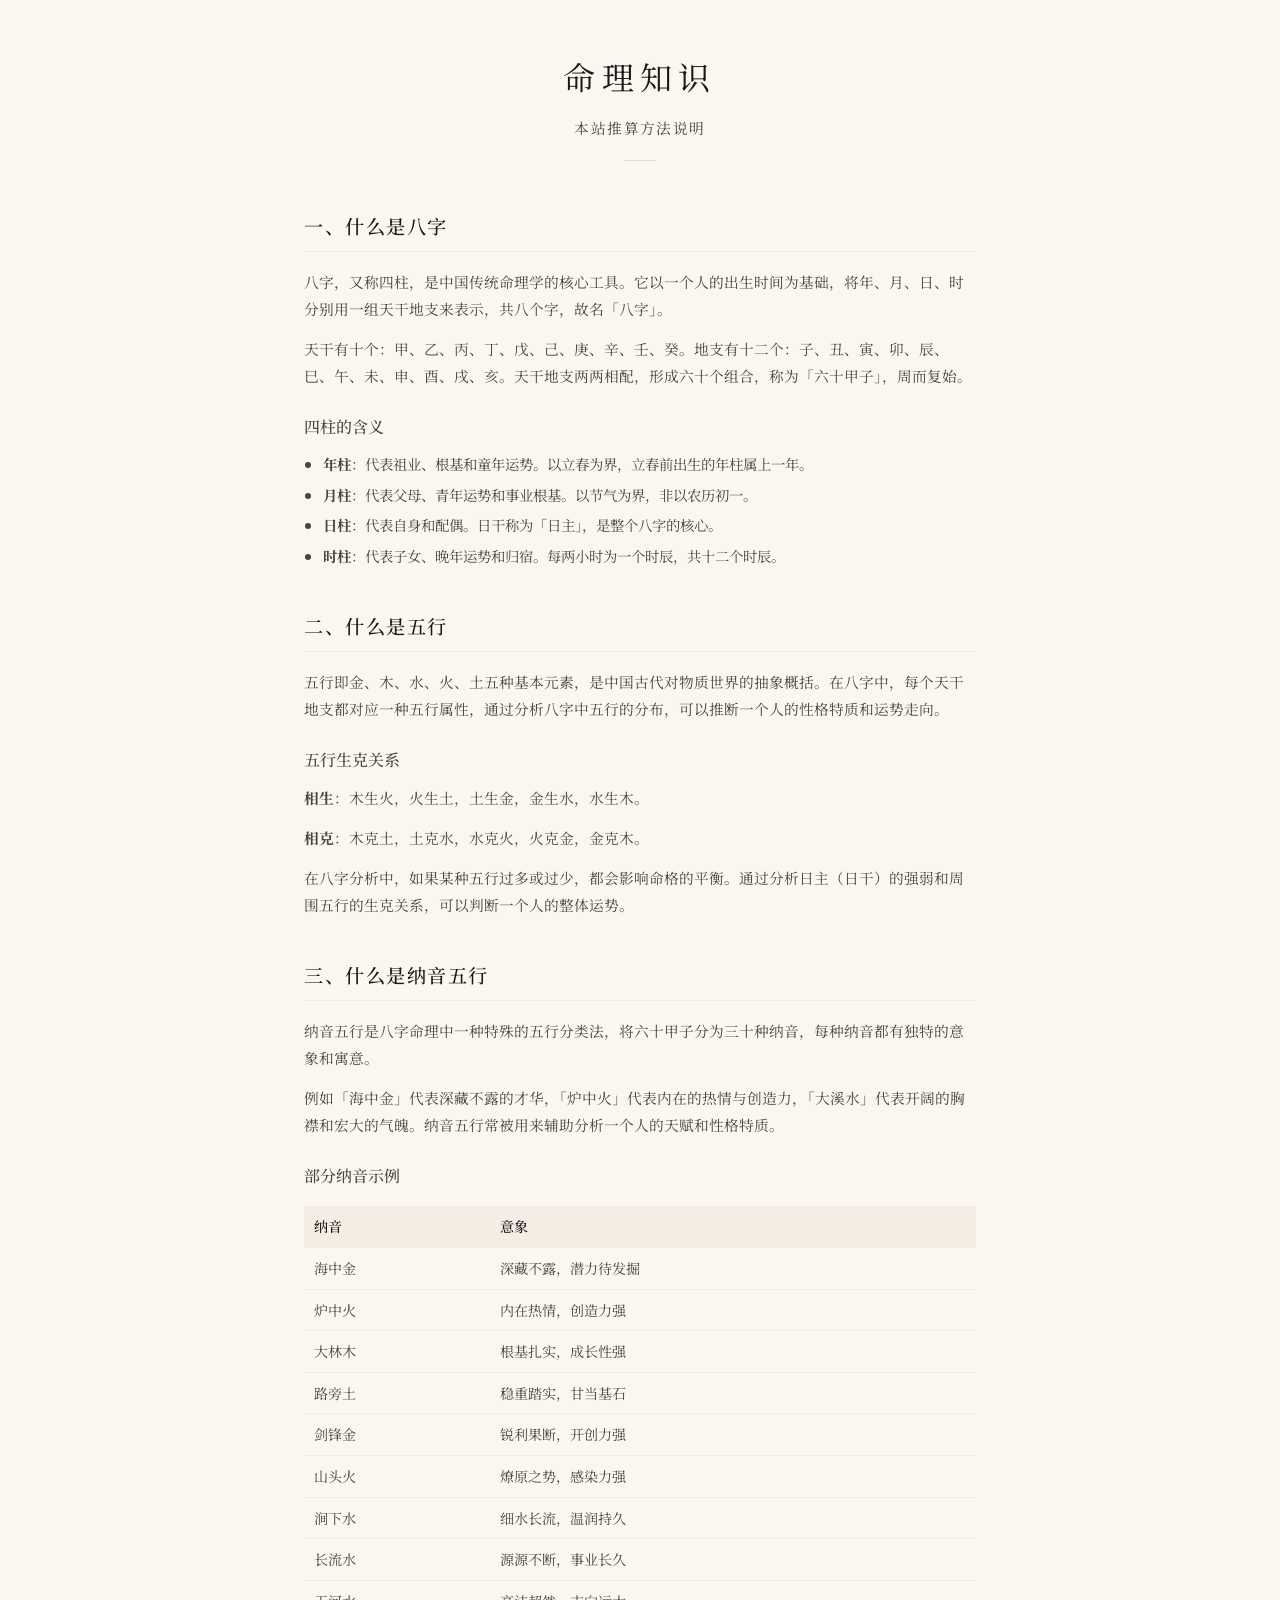
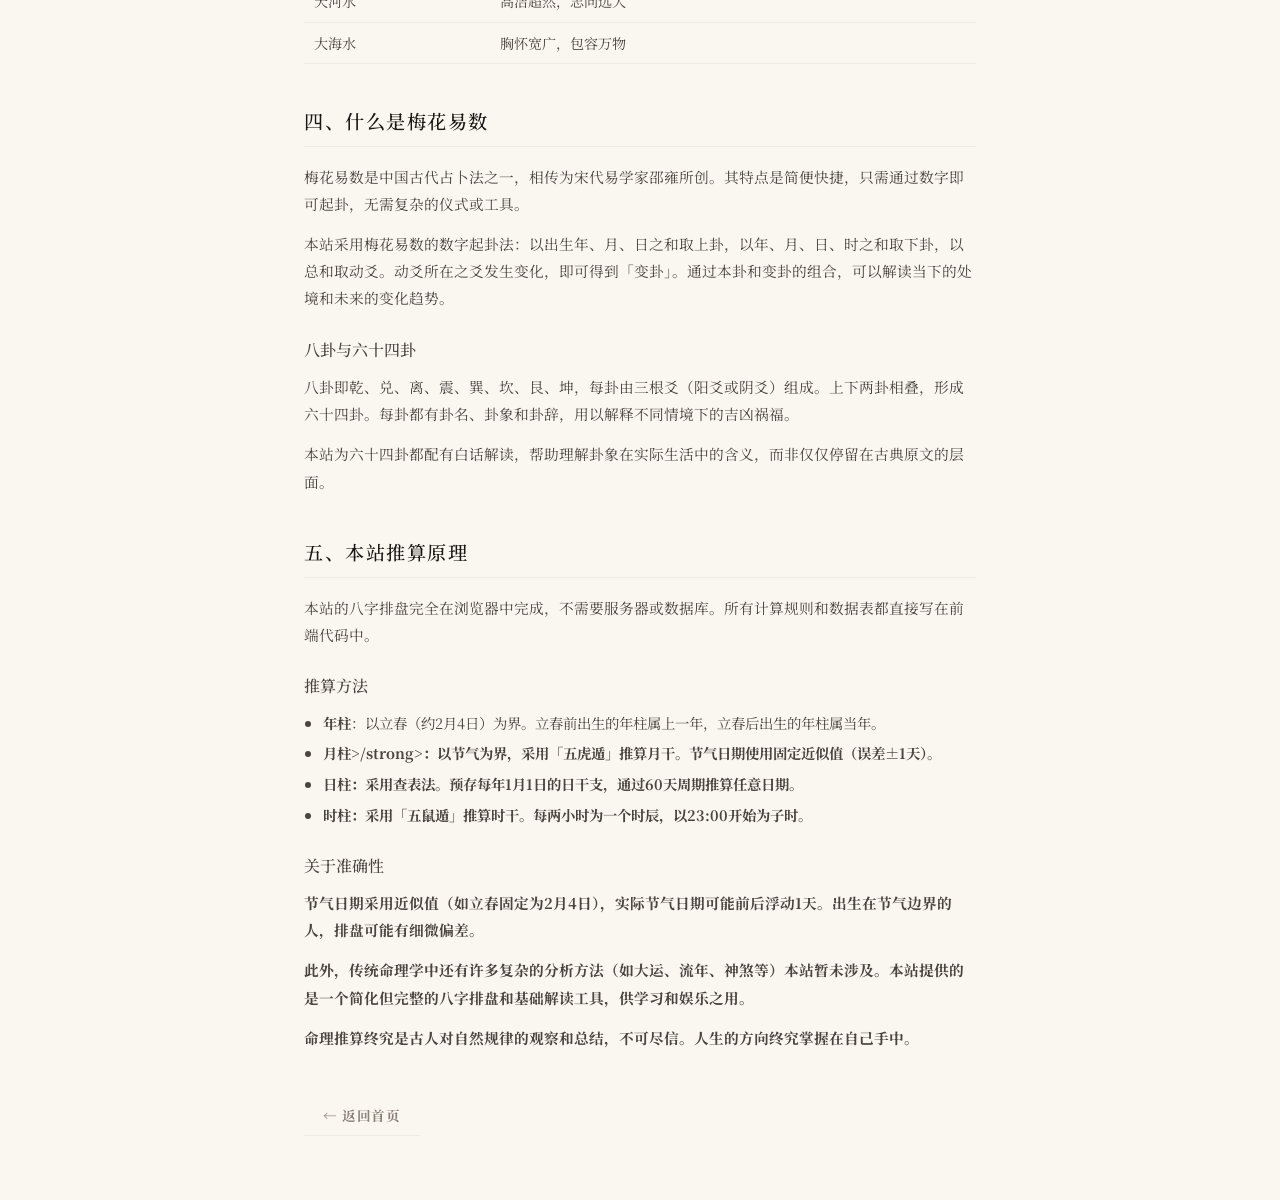
==== knowledge.html @ f38e1ec1 "增加命理解读、毛玻璃下拉框、命理知识页 - 下拉框改为毛玻璃效果（backdrop-filter: blur），箭头改为圆润 SVG - 六十甲子纳音新增 reading 字段，每条配有白话解读 - " ====
<!DOCTYPE html>
<html lang="zh-CN">
<head>
<meta charset="UTF-8">
<meta name="viewport" content="width=device-width, initial-scale=1.0">
<title>命理知识 · 周易命理</title>
<link rel="stylesheet" href="css/style.css">
<link rel="preconnect" href="https://fonts.googleapis.com">
<link rel="preconnect" href="https://fonts.gstatic.com" crossorigin>
<link href="https://fonts.googleapis.com/css2?family=Noto+Serif+SC:wght@400;500;700&display=swap" rel="stylesheet">
<style>
.knowledge-page { max-width: 720px; }
.knowledge-page h2 {
  font-size: 1.2rem;
  font-weight: 500;
  color: var(--ink);
  margin: 2.5rem 0 1rem;
  padding-bottom: 0.5rem;
  border-bottom: 1px solid var(--border-soft);
  letter-spacing: 0.08em;
}
.knowledge-page h3 {
  font-size: 1rem;
  font-weight: 500;
  color: var(--ink-soft);
  margin: 1.5rem 0 0.6rem;
}
.knowledge-page p {
  font-size: 0.92rem;
  color: var(--ink-soft);
  line-height: 1.85;
  margin-bottom: 0.8rem;
}
.knowledge-page ul {
  margin: 0.5rem 0 1rem 1.2rem;
  font-size: 0.9rem;
  color: var(--ink-soft);
  line-height: 1.8;
}
.knowledge-page li { margin-bottom: 0.3rem; }
.knowledge-table {
  width: 100%;
  border-collapse: collapse;
  margin: 1rem 0;
  font-size: 0.88rem;
}
.knowledge-table th,
.knowledge-table td {
  padding: 0.5rem 0.6rem;
  text-align: left;
  border-bottom: 1px solid var(--border-soft);
}
.knowledge-table th {
  font-weight: 500;
  color: var(--ink);
  background: var(--paper-warm);
}
.knowledge-table td { color: var(--ink-soft); }
.back-link {
  display: inline-block;
  margin-top: 2rem;
  padding: 0.5rem 1.2rem;
  font-size: 0.85rem;
  color: var(--ink-light);
  text-decoration: none;
  border-bottom: 1px solid var(--border-soft);
  letter-spacing: 0.06em;
  transition: color 0.2s, border-color 0.2s;
}
.back-link:hover {
  color: var(--vermilion);
  border-bottom-color: var(--vermilion);
}
</style>
</head>
<body>
<div class="container knowledge-page">
  <header>
    <h1>命理知识</h1>
    <p class="subtitle">本站推算方法说明</p>
  </header>

  <h2>一、什么是八字</h2>
  <p>八字，又称四柱，是中国传统命理学的核心工具。它以一个人的出生时间为基础，将年、月、日、时分别用一组天干地支来表示，共八个字，故名「八字」。</p>
  <p>天干有十个：甲、乙、丙、丁、戊、己、庚、辛、壬、癸。地支有十二个：子、丑、寅、卯、辰、巳、午、未、申、酉、戌、亥。天干地支两两相配，形成六十个组合，称为「六十甲子」，周而复始。</p>

  <h3>四柱的含义</h3>
  <ul>
    <li><strong>年柱</strong>：代表祖业、根基和童年运势。以立春为界，立春前出生的年柱属上一年。</li>
    <li><strong>月柱</strong>：代表父母、青年运势和事业根基。以节气为界，非以农历初一。</li>
    <li><strong>日柱</strong>：代表自身和配偶。日干称为「日主」，是整个八字的核心。</li>
    <li><strong>时柱</strong>：代表子女、晚年运势和归宿。每两小时为一个时辰，共十二个时辰。</li>
  </ul>

  <h2>二、什么是五行</h2>
  <p>五行即金、木、水、火、土五种基本元素，是中国古代对物质世界的抽象概括。在八字中，每个天干地支都对应一种五行属性，通过分析八字中五行的分布，可以推断一个人的性格特质和运势走向。</p>

  <h3>五行生克关系</h3>
  <p><strong>相生</strong>：木生火，火生土，土生金，金生水，水生木。</p>
  <p><strong>相克</strong>：木克土，土克水，水克火，火克金，金克木。</p>
  <p>在八字分析中，如果某种五行过多或过少，都会影响命格的平衡。通过分析日主（日干）的强弱和周围五行的生克关系，可以判断一个人的整体运势。</p>

  <h2>三、什么是纳音五行</h2>
  <p>纳音五行是八字命理中一种特殊的五行分类法，将六十甲子分为三十种纳音，每种纳音都有独特的意象和寓意。</p>
  <p>例如「海中金」代表深藏不露的才华，「炉中火」代表内在的热情与创造力，「大溪水」代表开阔的胸襟和宏大的气魄。纳音五行常被用来辅助分析一个人的天赋和性格特质。</p>

  <h3>部分纳音示例</h3>
  <table class="knowledge-table">
    <thead><tr><th>纳音</th><th>意象</th></tr></thead>
    <tbody>
      <tr><td>海中金</td><td>深藏不露，潜力待发掘</td></tr>
      <tr><td>炉中火</td><td>内在热情，创造力强</td></tr>
      <tr><td>大林木</td><td>根基扎实，成长性强</td></tr>
      <tr><td>路旁土</td><td>稳重踏实，甘当基石</td></tr>
      <tr><td>剑锋金</td><td>锐利果断，开创力强</td></tr>
      <tr><td>山头火</td><td>燎原之势，感染力强</td></tr>
      <tr><td>涧下水</td><td>细水长流，温润持久</td></tr>
      <tr><td>长流水</td><td>源源不断，事业长久</td></tr>
      <tr><td>天河水</td><td>高洁超然，志向远大</td></tr>
      <tr><td>大海水</td><td>胸怀宽广，包容万物</td></tr>
    </tbody>
  </table>

  <h2>四、什么是梅花易数</h2>
  <p>梅花易数是中国古代占卜法之一，相传为宋代易学家邵雍所创。其特点是简便快捷，只需通过数字即可起卦，无需复杂的仪式或工具。</p>
  <p>本站采用梅花易数的数字起卦法：以出生年、月、日之和取上卦，以年、月、日、时之和取下卦，以总和取动爻。动爻所在之爻发生变化，即可得到「变卦」。通过本卦和变卦的组合，可以解读当下的处境和未来的变化趋势。</p>

  <h3>八卦与六十四卦</h3>
  <p>八卦即乾、兑、离、震、巽、坎、艮、坤，每卦由三根爻（阳爻或阴爻）组成。上下两卦相叠，形成六十四卦。每卦都有卦名、卦象和卦辞，用以解释不同情境下的吉凶祸福。</p>
  <p>本站为六十四卦都配有白话解读，帮助理解卦象在实际生活中的含义，而非仅仅停留在古典原文的层面。</p>

  <h2>五、本站推算原理</h2>
  <p>本站的八字排盘完全在浏览器中完成，不需要服务器或数据库。所有计算规则和数据表都直接写在前端代码中。</p>

  <h3>推算方法</h3>
  <ul>
    <li><strong>年柱</strong>：以立春（约2月4日）为界。立春前出生的年柱属上一年，立春后出生的年柱属当年。</li>
    <li><strong>月柱>/strong>：以节气为界，采用「五虎遁」推算月干。节气日期使用固定近似值（误差±1天）。</li>
    <li><strong>日柱</strong>：采用查表法。预存每年1月1日的日干支，通过60天周期推算任意日期。</li>
    <li><strong>时柱</strong>：采用「五鼠遁」推算时干。每两小时为一个时辰，以23:00开始为子时。</li>
  </ul>

  <h3>关于准确性</h3>
  <p>节气日期采用近似值（如立春固定为2月4日），实际节气日期可能前后浮动1天。出生在节气边界的人，排盘可能有细微偏差。</p>
  <p>此外，传统命理学中还有许多复杂的分析方法（如大运、流年、神煞等）本站暂未涉及。本站提供的是一个简化但完整的八字排盘和基础解读工具，供学习和娱乐之用。</p>

  <p>命理推算终究是古人对自然规律的观察和总结，不可尽信。人生的方向终究掌握在自己手中。</p>

  <a href="index.html" class="back-link">← 返回首页</a>
</div>
</body>
</html>
---- css/style.css ----
:root {
  --paper: #faf6f0;
  --paper-warm: #f3ede4;
  --ink: #1a1714;
  --ink-soft: #4a4540;
  --ink-light: #8a8278;
  --vermilion: #c23a2b;
  --vermilion-soft: #d46352;
  --gold: #b8943e;
  --border: #e5ded4;
  --border-soft: #f0ebe5;
  --shadow: 0 1px 3px rgba(26, 23, 20, 0.05), 0 2px 12px rgba(26, 23, 20, 0.04);
  --shadow-lg: 0 2px 6px rgba(26, 23, 20, 0.06), 0 8px 24px rgba(26, 23, 20, 0.05);
}

* { margin: 0; padding: 0; box-sizing: border-box; }

body {
  font-family: "Noto Serif SC", "Source Han Serif SC", "Songti SC", "SimSun", "STSong", serif;
  background: var(--paper);
  color: var(--ink);
  line-height: 1.75;
  min-height: 100vh;
}

/* ===== Layout ===== */
.container {
  max-width: 620px;
  margin: 0 auto;
  padding: 3rem 1.5rem 4rem;
}

/* ===== Header ===== */
header {
  text-align: center;
  margin-bottom: 3rem;
  position: relative;
}

header h1 {
  font-size: 2rem;
  font-weight: 400;
  color: var(--ink);
  letter-spacing: 0.2em;
  margin-bottom: 0.6rem;
}

.subtitle {
  color: var(--ink-light);
  font-size: 0.9rem;
  letter-spacing: 0.1em;
}

header::after {
  content: '';
  display: block;
  width: 2rem;
  height: 1px;
  background: var(--border);
  margin: 1.2rem auto 0;
}

/* ===== Form ===== */
.form-section {
  background: #fff;
  border: 1px solid var(--border-soft);
  border-radius: 2px;
  padding: 2rem 2rem 1.8rem;
  margin-bottom: 2.5rem;
  box-shadow: var(--shadow);
}

.form-row {
  margin-bottom: 1.3rem;
}

.form-row label {
  display: block;
  font-size: 0.85rem;
  font-weight: 500;
  color: var(--ink-soft);
  margin-bottom: 0.45rem;
  letter-spacing: 0.04em;
}

.form-row select {
  width: 100%;
  padding: 0.7rem 0.8rem;
  font-size: 0.95rem;
  font-family: inherit;
  border: 1px solid rgba(200, 190, 175, 0.35);
  border-radius: 8px;
  background: rgba(255, 255, 255, 0.55);
  backdrop-filter: blur(12px);
  -webkit-backdrop-filter: blur(12px);
  color: var(--ink);
  cursor: pointer;
  appearance: none;
  -webkit-appearance: none;
  background-image: url("data:image/svg+xml;charset=utf-8,%3Csvg xmlns='http://www.w3.org/2000/svg' width='12' height='8' viewBox='0 0 12 8'%3E%3Cpath d='M1 1.5l5 5 5-5' fill='none' stroke='%23a0988a' stroke-width='1.5' stroke-linecap='round' stroke-linejoin='round'/%3E%3C/svg%3E");
  background-repeat: no-repeat;
  background-position: right 0.75rem center;
  padding-right: 2.2rem;
  transition: border-color 0.2s, box-shadow 0.2s, background 0.2s;
  box-shadow: inset 0 1px 3px rgba(0,0,0,0.02), 0 1px 2px rgba(0,0,0,0.02);
}

.form-row select:hover {
  background: rgba(255, 255, 255, 0.7);
  border-color: rgba(200, 190, 175, 0.5);
}

.form-row select:focus {
  outline: none;
  border-color: rgba(160, 152, 138, 0.6);
  background: rgba(255, 255, 255, 0.8);
  box-shadow: inset 0 1px 3px rgba(0,0,0,0.02), 0 0 0 3px rgba(194, 58, 43, 0.06);
}

.form-note {
  font-size: 0.75rem;
  color: var(--ink-light);
  margin-top: 0.35rem;
  letter-spacing: 0.03em;
}

#submitBtn {
  width: 100%;
  margin-top: 0.8rem;
  padding: 0.85rem;
  font-size: 1rem;
  font-family: inherit;
  font-weight: 500;
  color: #fff;
  background: var(--vermilion);
  border: none;
  border-radius: 2px;
  cursor: pointer;
  letter-spacing: 0.1em;
  transition: background 0.2s, opacity 0.2s;
}

#submitBtn:hover {
  background: #a83225;
}

#submitBtn:active {
  opacity: 0.9;
}

/* ===== Site Nav ===== */
.site-nav {
  text-align: center;
  margin-bottom: 1.5rem;
}

.site-nav a {
  display: inline-block;
  padding: 0.5rem 1.2rem;
  font-size: 0.85rem;
  color: var(--ink-light);
  text-decoration: none;
  border-bottom: 1px solid var(--border-soft);
  letter-spacing: 0.06em;
  transition: color 0.2s, border-color 0.2s;
}

.site-nav a:hover {
  color: var(--vermilion);
  border-bottom-color: var(--vermilion);
}

/* ===== Results ===== */
.results-section {
  animation: revealUp 0.6s cubic-bezier(0.16, 1, 0.3, 1);
}

@keyframes revealUp {
  from { opacity: 0; transform: translateY(16px); }
  to { opacity: 1; transform: translateY(0); }
}

.hidden { display: none !important; }

.result-block {
  background: #fff;
  border: 1px solid var(--border-soft);
  border-radius: 2px;
  padding: 1.8rem 2rem;
  margin-bottom: 1.2rem;
  box-shadow: var(--shadow);
  animation: revealCard 0.5s cubic-bezier(0.16, 1, 0.3, 1) both;
}

.result-block:nth-child(1) { animation-delay: 0.05s; }
.result-block:nth-child(2) { animation-delay: 0.1s; }
.result-block:nth-child(3) { animation-delay: 0.15s; }
.result-block:nth-child(4) { animation-delay: 0.2s; }
.result-block:nth-child(5) { animation-delay: 0.25s; }

@keyframes revealCard {
  from { opacity: 0; transform: translateY(12px); }
  to { opacity: 1; transform: translateY(0); }
}

.result-block h2 {
  font-size: 0.85rem;
  font-weight: 500;
  color: var(--ink-light);
  margin-bottom: 1.2rem;
  padding-bottom: 0.6rem;
  border-bottom: 1px solid var(--border-soft);
  letter-spacing: 0.08em;
}

/* ===== Four Pillars ===== */
.pillars {
  display: grid;
  grid-template-columns: repeat(4, 1fr);
  gap: 0.5rem;
}

.pillar-card {
  text-align: center;
  padding: 1.2rem 0.3rem;
}

.pillar-label {
  font-size: 0.75rem;
  color: var(--ink-light);
  margin-bottom: 0.7rem;
  letter-spacing: 0.06em;
}

.pillar-gan, .pillar-zhi {
  font-size: 2.6rem;
  font-weight: 400;
  line-height: 1.15;
  letter-spacing: 0.04em;
}

.pillar-hour-unknown {
  font-size: 1.6rem;
  color: #d5cfc7;
  font-weight: 400;
}

.wuxing-mu { color: #3d7a3d; }
.wuxing-huo { color: #c43d35; }
.wuxing-tu { color: #b8892e; }
.wuxing-jin { color: #9a7320; }
.wuxing-shui { color: #3d6ca8; }

/* ===== Wuxing Bars ===== */
.wuxing-chart {
  display: flex;
  flex-direction: column;
  gap: 0.55rem;
}

.wuxing-row {
  display: flex;
  align-items: center;
  gap: 0.6rem;
}

.wuxing-row .label {
  width: 1.8rem;
  font-size: 1.05rem;
  text-align: center;
}

.wuxing-row .bar-bg {
  flex: 1;
  height: 1.2rem;
  background: var(--paper-warm);
  border-radius: 2px;
  overflow: hidden;
}

.wuxing-row .bar-fill {
  height: 100%;
  border-radius: 2px;
  transition: width 0.6s cubic-bezier(0.16, 1, 0.3, 1);
}

.wuxing-row .count {
  width: 2.2rem;
  font-size: 0.85rem;
  color: var(--ink-light);
  text-align: right;
  font-variant-numeric: tabular-nums;
}

.bar-mu { background: #3d7a3d; }
.bar-huo { background: #c43d35; }
.bar-tu { background: #b8892e; }
.bar-jin { background: #9a7320; }
.bar-shui { background: #3d6ca8; }

.wuxing-summary {
  margin-top: 1rem;
  font-size: 0.9rem;
  color: var(--ink-soft);
  line-height: 1.7;
}

/* ===== Nayin ===== */
.nayin-list {
  display: grid;
  grid-template-columns: 1fr 1fr;
  gap: 0.5rem 1.5rem;
}

.nayin-item {
  display: flex;
  gap: 0.6rem;
  align-items: baseline;
}

.nayin-item .pillar-tag {
  font-size: 0.8rem;
  color: var(--ink-light);
  min-width: 2.5rem;
  letter-spacing: 0.04em;
}

.nayin-item .value {
  font-size: 0.95rem;
  color: var(--ink);
}

/* ===== Zodiac ===== */
.zodiac-display {
  font-size: 2rem;
  font-weight: 400;
  color: var(--ink);
  text-align: center;
  padding: 0.5rem;
  letter-spacing: 0.1em;
}

/* ===== Gua ===== */
.gua-header {
  text-align: center;
  margin-bottom: 1.5rem;
}

.gua-main-symbol {
  font-size: 3.5rem;
  line-height: 1;
  margin-bottom: 0.3rem;
  letter-spacing: 0.15em;
  color: var(--ink);
}

.gua-main-name {
  font-size: 1.5rem;
  font-weight: 400;
  color: var(--ink);
  letter-spacing: 0.1em;
}

.gua-reading {
  margin-top: 1rem;
  padding: 1.2rem 1rem;
  background: var(--paper-warm);
  border-radius: 2px;
  font-size: 0.92rem;
  color: var(--ink-soft);
  line-height: 1.85;
  border-left: 2px solid var(--vermilion);
}

.gua-derived {
  margin-top: 1.2rem;
  padding-top: 1rem;
  border-top: 1px solid var(--border-soft);
  display: flex;
  align-items: center;
  justify-content: center;
  gap: 0.8rem;
  flex-wrap: wrap;
}

.gua-derived-symbol {
  font-size: 1.5rem;
  color: var(--ink-light);
  letter-spacing: 0.1em;
}

.gua-derived-name {
  font-size: 1rem;
  color: var(--ink-soft);
  letter-spacing: 0.06em;
}

.gua-derived-reading {
  font-size: 0.85rem;
  color: var(--ink-light);
  line-height: 1.6;
  margin-top: 0.4rem;
  text-align: center;
}

.gua-meta {
  margin-top: 1rem;
  text-align: center;
  font-size: 0.82rem;
  color: var(--ink-light);
  letter-spacing: 0.06em;
}

.gua-meta span {
  color: var(--vermilion);
}

/* ===== Reading ===== */
.reading-content {
  line-height: 1.85;
  color: var(--ink-soft);
}

.reading-content p {
  margin-bottom: 0.8rem;
}

.reading-content p:last-child {
  margin-bottom: 0;
}

.reading-lead {
  font-size: 1rem;
  color: var(--ink);
  margin-bottom: 1rem;
}

.reading-lead strong {
  font-weight: 500;
  font-size: 1.1rem;
}

.reading-nayin {
  margin-top: 1.2rem;
  padding: 1rem 0.8rem;
  background: var(--paper-warm);
  border-radius: 2px;
  border-left: 2px solid var(--gold);
}

.reading-nayin-item {
  margin-bottom: 0.7rem;
  font-size: 0.88rem;
  line-height: 1.7;
}

.reading-nayin-item:last-child {
  margin-bottom: 0;
}

.reading-nayin-name {
  display: block;
  font-weight: 500;
  color: var(--ink);
  margin-bottom: 0.15rem;
}

.reading-nayin-text {
  color: var(--ink-light);
}

/* ===== Footer note ===== */
.footer-note {
  text-align: center;
  font-size: 0.78rem;
  color: var(--ink-light);
  margin-top: 2rem;
  opacity: 0.7;
}

/* ===== Responsive ===== */
@media (max-width: 600px) {
  .container { padding: 2rem 1rem 3rem; }
  .form-section { padding: 1.5rem 1.2rem 1.3rem; }
  .result-block { padding: 1.3rem 1.2rem; }
  .pillars { grid-template-columns: repeat(2, 1fr); }
  .pillar-gan, .pillar-zhi { font-size: 2.2rem; }
  .nayin-list { grid-template-columns: 1fr; }
  .gua-main-symbol { font-size: 2.8rem; }
  header h1 { font-size: 1.6rem; }
}
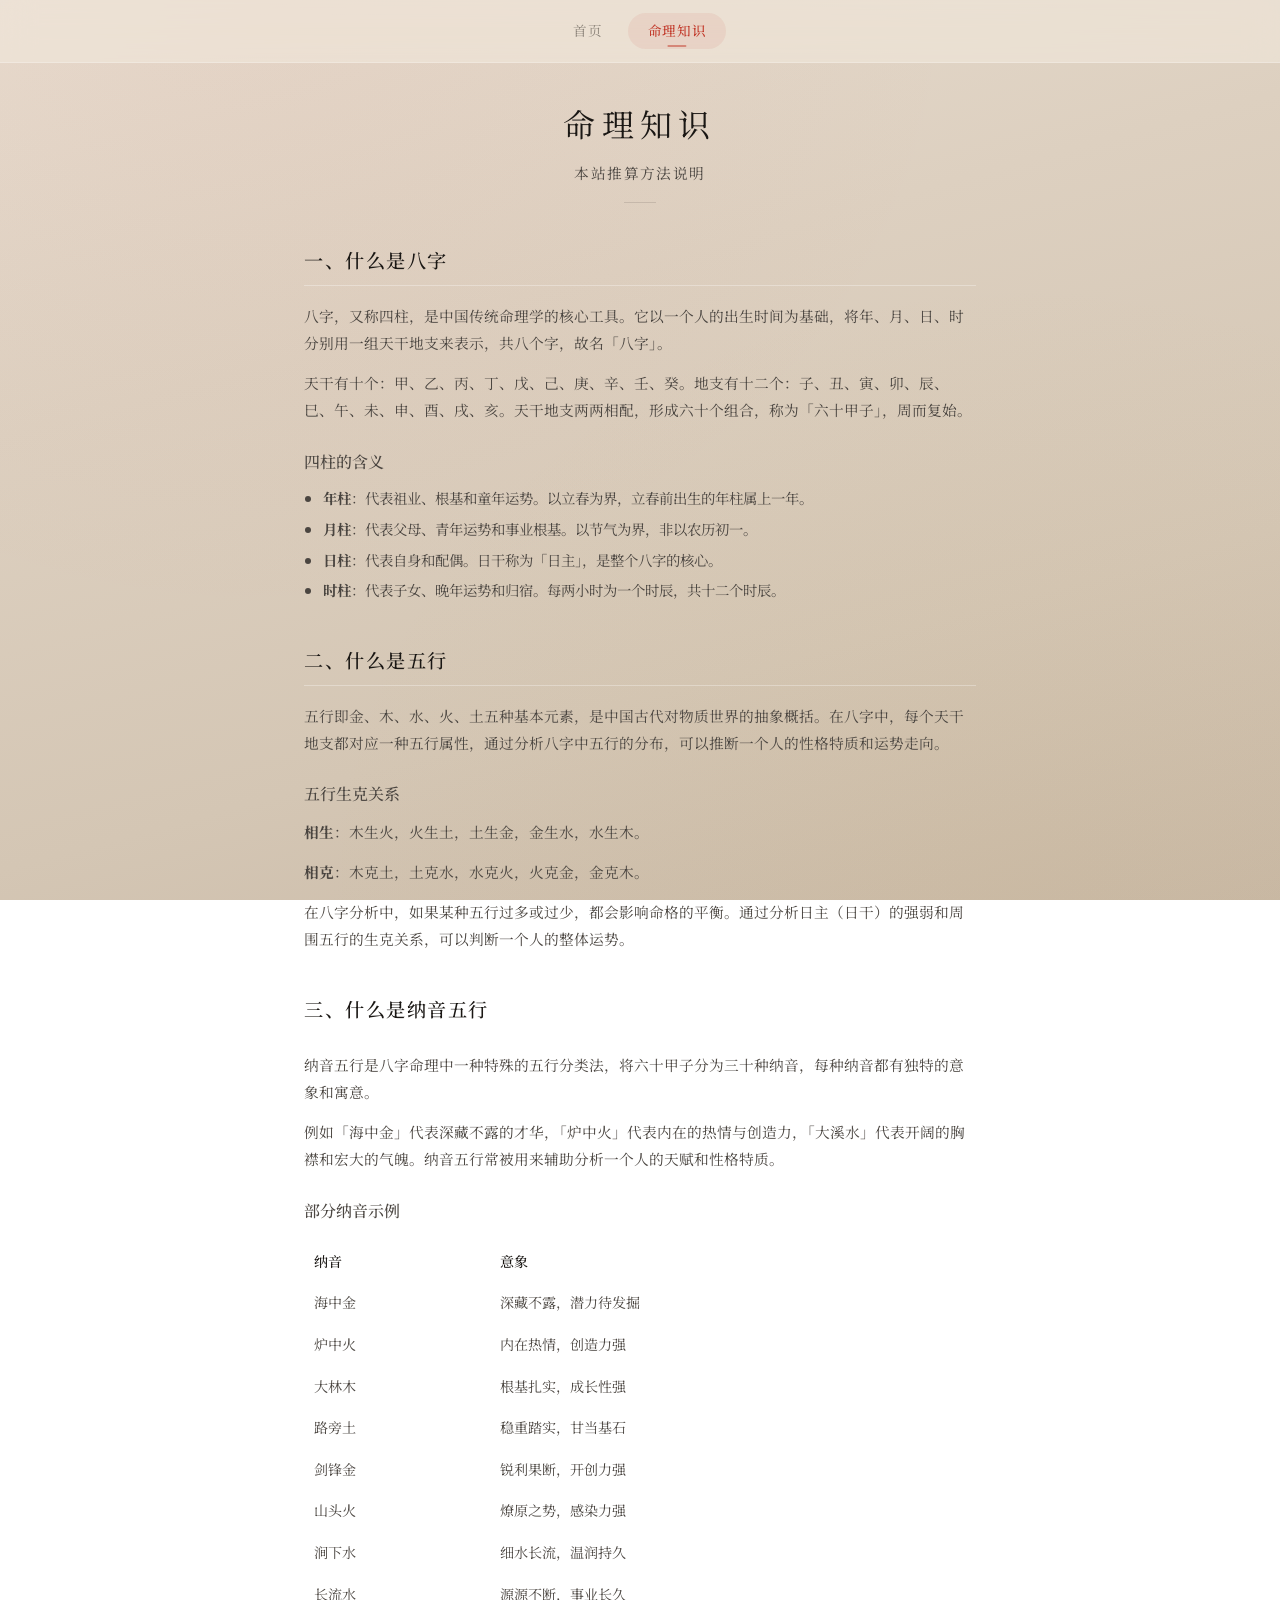
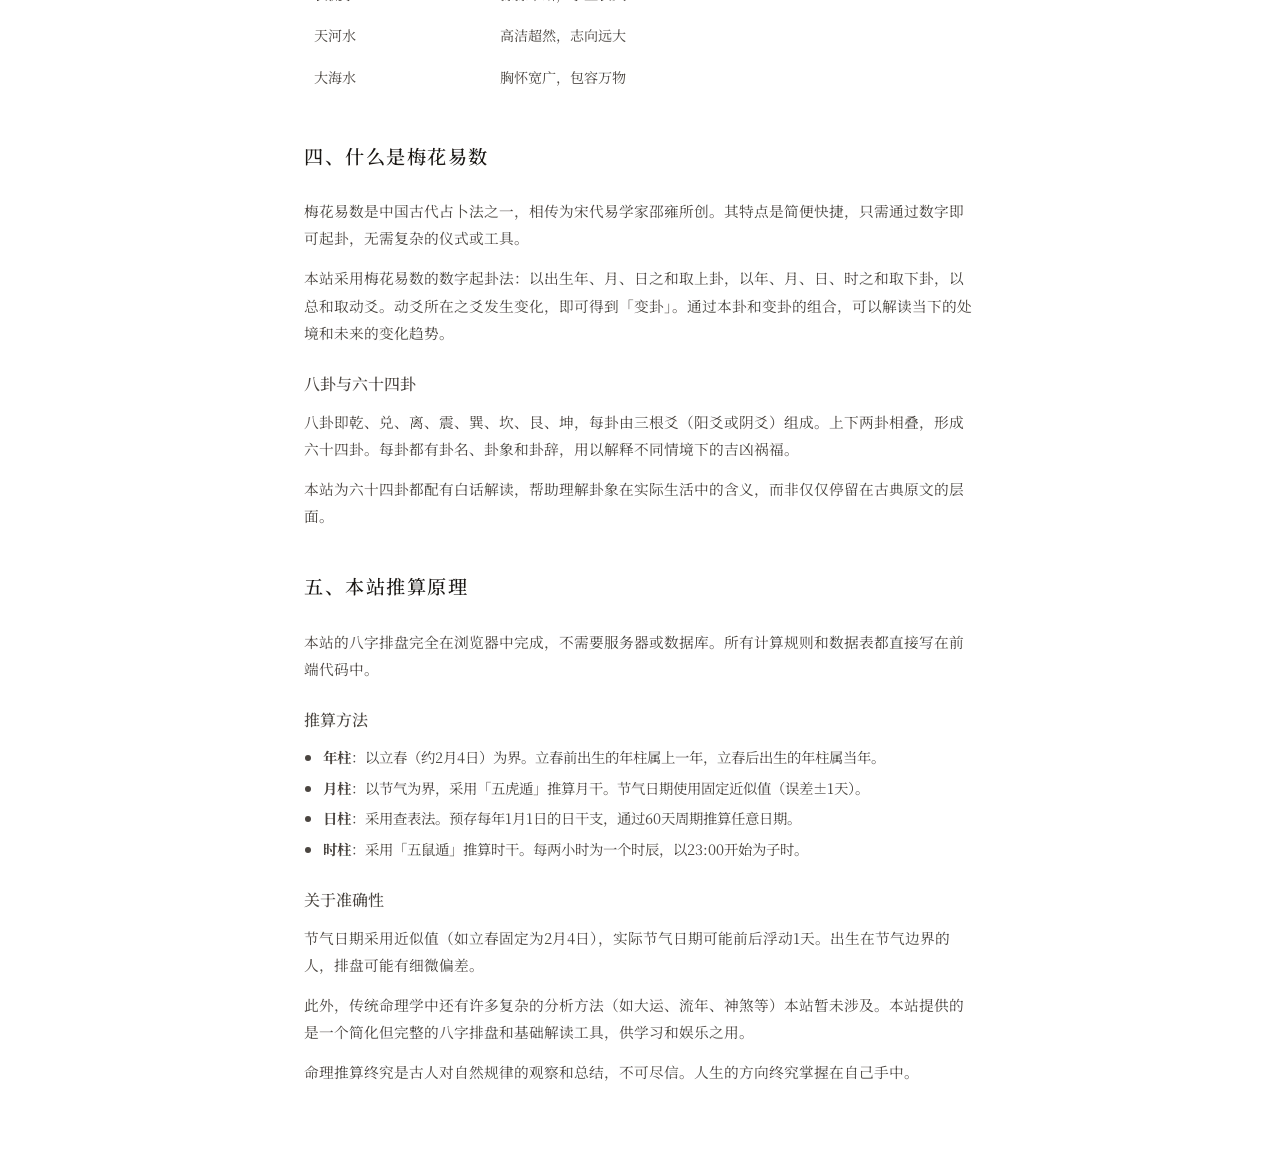
==== commit 87735b52: "重写导航栏和毛玻璃交互 - 顶部横排导航栏：首页 / 命理知识，当前页高亮（下划线标记） - 毛玻璃效果：body 改为分层渐变背景，表单卡片和 select 均使用   backdrop-filte" ====
--- a/knowledge.html
+++ b/knowledge.html
@@ -16,7 +16,7 @@
   color: var(--ink);
   margin: 2.5rem 0 1rem;
   padding-bottom: 0.5rem;
-  border-bottom: 1px solid var(--border-soft);
+  border-bottom: 1px solid rgba(255,255,255,0.3);
   letter-spacing: 0.08em;
 }
 .knowledge-page h3 {
@@ -48,32 +48,23 @@
 .knowledge-table td {
   padding: 0.5rem 0.6rem;
   text-align: left;
-  border-bottom: 1px solid var(--border-soft);
+  border-bottom: 1px solid rgba(255,255,255,0.25);
 }
 .knowledge-table th {
   font-weight: 500;
   color: var(--ink);
-  background: var(--paper-warm);
+  background: rgba(255,255,255,0.3);
 }
 .knowledge-table td { color: var(--ink-soft); }
-.back-link {
-  display: inline-block;
-  margin-top: 2rem;
-  padding: 0.5rem 1.2rem;
-  font-size: 0.85rem;
-  color: var(--ink-light);
-  text-decoration: none;
-  border-bottom: 1px solid var(--border-soft);
-  letter-spacing: 0.06em;
-  transition: color 0.2s, border-color 0.2s;
-}
-.back-link:hover {
-  color: var(--vermilion);
-  border-bottom-color: var(--vermilion);
-}
 </style>
 </head>
 <body>
+
+<nav class="top-nav">
+  <a href="index.html">首页</a>
+  <a href="knowledge.html" class="active">命理知识</a>
+</nav>
+
 <div class="container knowledge-page">
   <header>
     <h1>命理知识</h1>
@@ -135,7 +126,7 @@
   <h3>推算方法</h3>
   <ul>
     <li><strong>年柱</strong>：以立春（约2月4日）为界。立春前出生的年柱属上一年，立春后出生的年柱属当年。</li>
-    <li><strong>月柱>/strong>：以节气为界，采用「五虎遁」推算月干。节气日期使用固定近似值（误差±1天）。</li>
+    <li><strong>月柱</strong>：以节气为界，采用「五虎遁」推算月干。节气日期使用固定近似值（误差±1天）。</li>
     <li><strong>日柱</strong>：采用查表法。预存每年1月1日的日干支，通过60天周期推算任意日期。</li>
     <li><strong>时柱</strong>：采用「五鼠遁」推算时干。每两小时为一个时辰，以23:00开始为子时。</li>
   </ul>
@@ -145,8 +136,7 @@
   <p>此外，传统命理学中还有许多复杂的分析方法（如大运、流年、神煞等）本站暂未涉及。本站提供的是一个简化但完整的八字排盘和基础解读工具，供学习和娱乐之用。</p>
 
   <p>命理推算终究是古人对自然规律的观察和总结，不可尽信。人生的方向终究掌握在自己手中。</p>
+</div>
 
-  <a href="index.html" class="back-link">← 返回首页</a>
-</div>
 </body>
-</html>+</html>
--- a/css/style.css
+++ b/css/style.css
@@ -1,40 +1,104 @@
 :root {
-  --paper: #faf6f0;
-  --paper-warm: #f3ede4;
+  --paper: #f0e8dc;
+  --paper-deep: #e5dac8;
   --ink: #1a1714;
   --ink-soft: #4a4540;
   --ink-light: #8a8278;
   --vermilion: #c23a2b;
-  --vermilion-soft: #d46352;
   --gold: #b8943e;
   --border: #e5ded4;
-  --border-soft: #f0ebe5;
-  --shadow: 0 1px 3px rgba(26, 23, 20, 0.05), 0 2px 12px rgba(26, 23, 20, 0.04);
-  --shadow-lg: 0 2px 6px rgba(26, 23, 20, 0.06), 0 8px 24px rgba(26, 23, 20, 0.05);
+  --border-soft: rgba(255,255,255,0.35);
+  --glass-bg: rgba(255,255,255,0.35);
+  --glass-bg-hover: rgba(255,255,255,0.5);
+  --glass-bg-focus: rgba(255,255,255,0.65);
+  --glass-border: rgba(255,255,255,0.45);
+  --glass-border-focus: rgba(255,255,255,0.7);
+  --shadow-sm: 0 2px 8px rgba(26,23,20,0.06);
+  --shadow: 0 8px 32px rgba(26,23,20,0.1);
 }
 
 * { margin: 0; padding: 0; box-sizing: border-box; }
+
+html {
+  scroll-behavior: smooth;
+}
 
 body {
   font-family: "Noto Serif SC", "Source Han Serif SC", "Songti SC", "SimSun", "STSong", serif;
-  background: var(--paper);
   color: var(--ink);
   line-height: 1.75;
   min-height: 100vh;
+  /* 分层暖色渐变背景 —— 毛玻璃效果的必要条件 */
+  background:
+    radial-gradient(ellipse at 20% 0%, rgba(194,58,43,0.04) 0%, transparent 50%),
+    radial-gradient(ellipse at 80% 100%, rgba(184,148,62,0.05) 0%, transparent 50%),
+    linear-gradient(165deg, #e8ddd0 0%, #ddd0c0 35%, #d4c6b4 70%, #c9b9a6 100%);
+  background-attachment: fixed;
+}
+
+/* ===== Top Nav ===== */
+.top-nav {
+  position: sticky;
+  top: 0;
+  z-index: 100;
+  display: flex;
+  justify-content: center;
+  gap: 0.4rem;
+  padding: 0.8rem 1rem;
+  margin-bottom: 0.5rem;
+  backdrop-filter: blur(16px) saturate(1.1);
+  -webkit-backdrop-filter: blur(16px) saturate(1.1);
+  background: rgba(240,232,220,0.6);
+  border-bottom: 1px solid rgba(255,255,255,0.25);
+}
+
+.top-nav a {
+  padding: 0.4rem 1.2rem;
+  font-size: 0.85rem;
+  color: var(--ink-light);
+  text-decoration: none;
+  border-radius: 20px;
+  letter-spacing: 0.06em;
+  transition: all 0.25s cubic-bezier(0.16, 1, 0.3, 1);
+  position: relative;
+}
+
+.top-nav a:hover {
+  color: var(--vermilion);
+  background: rgba(194,58,43,0.06);
+}
+
+.top-nav a.active {
+  color: var(--vermilion);
+  background: rgba(194,58,43,0.08);
+  font-weight: 500;
+}
+
+.top-nav a.active::after {
+  content: '';
+  position: absolute;
+  bottom: 2px;
+  left: 50%;
+  transform: translateX(-50%);
+  width: 1.2rem;
+  height: 2px;
+  background: var(--vermilion);
+  border-radius: 1px;
+  opacity: 0.5;
 }
 
 /* ===== Layout ===== */
 .container {
   max-width: 620px;
   margin: 0 auto;
-  padding: 3rem 1.5rem 4rem;
+  padding: 1rem 1.5rem 4rem;
 }
 
 /* ===== Header ===== */
 header {
   text-align: center;
-  margin-bottom: 3rem;
-  position: relative;
+  margin-bottom: 2.5rem;
+  padding-top: 0.5rem;
 }
 
 header h1 {
@@ -42,7 +106,7 @@
   font-weight: 400;
   color: var(--ink);
   letter-spacing: 0.2em;
-  margin-bottom: 0.6rem;
+  margin-bottom: 0.5rem;
 }
 
 .subtitle {
@@ -56,18 +120,27 @@
   display: block;
   width: 2rem;
   height: 1px;
-  background: var(--border);
-  margin: 1.2rem auto 0;
-}
-
-/* ===== Form ===== */
+  background: rgba(138,130,120,0.3);
+  margin: 1rem auto 0;
+}
+
+/* ===== Form Card (Glass) ===== */
 .form-section {
-  background: #fff;
-  border: 1px solid var(--border-soft);
-  border-radius: 2px;
   padding: 2rem 2rem 1.8rem;
   margin-bottom: 2.5rem;
+  /* 真正的毛玻璃 */
+  background: var(--glass-bg);
+  backdrop-filter: blur(20px) saturate(1.15);
+  -webkit-backdrop-filter: blur(20px) saturate(1.15);
+  border: 1px solid var(--glass-border);
+  border-radius: 16px;
   box-shadow: var(--shadow);
+  animation: cardFloat 0.8s cubic-bezier(0.16, 1, 0.3, 1) both;
+}
+
+@keyframes cardFloat {
+  from { opacity: 0; transform: translateY(20px) scale(0.98); }
+  to { opacity: 1; transform: translateY(0) scale(1); }
 }
 
 .form-row {
@@ -76,45 +149,55 @@
 
 .form-row label {
   display: block;
-  font-size: 0.85rem;
+  font-size: 0.82rem;
   font-weight: 500;
   color: var(--ink-soft);
-  margin-bottom: 0.45rem;
+  margin-bottom: 0.4rem;
   letter-spacing: 0.04em;
 }
 
+/* Select —— 毛玻璃下拉 */
 .form-row select {
   width: 100%;
-  padding: 0.7rem 0.8rem;
+  padding: 0.75rem 2.4rem 0.75rem 1rem;
   font-size: 0.95rem;
   font-family: inherit;
-  border: 1px solid rgba(200, 190, 175, 0.35);
-  border-radius: 8px;
-  background: rgba(255, 255, 255, 0.55);
-  backdrop-filter: blur(12px);
-  -webkit-backdrop-filter: blur(12px);
   color: var(--ink);
   cursor: pointer;
   appearance: none;
   -webkit-appearance: none;
-  background-image: url("data:image/svg+xml;charset=utf-8,%3Csvg xmlns='http://www.w3.org/2000/svg' width='12' height='8' viewBox='0 0 12 8'%3E%3Cpath d='M1 1.5l5 5 5-5' fill='none' stroke='%23a0988a' stroke-width='1.5' stroke-linecap='round' stroke-linejoin='round'/%3E%3C/svg%3E");
+  /* 毛玻璃核心 */
+  background: var(--glass-bg);
+  background-image: url("data:image/svg+xml;charset=utf-8,%3Csvg xmlns='http://www.w3.org/2000/svg' width='12' height='8' viewBox='0 0 12 8'%3E%3Cpath d='M1 1.5l5 5 5-5' fill='none' stroke='%238a8278' stroke-width='1.5' stroke-linecap='round' stroke-linejoin='round'/%3E%3C/svg%3E");
   background-repeat: no-repeat;
-  background-position: right 0.75rem center;
-  padding-right: 2.2rem;
-  transition: border-color 0.2s, box-shadow 0.2s, background 0.2s;
-  box-shadow: inset 0 1px 3px rgba(0,0,0,0.02), 0 1px 2px rgba(0,0,0,0.02);
+  background-position: right 0.9rem center;
+  backdrop-filter: blur(12px) saturate(1.1);
+  -webkit-backdrop-filter: blur(12px) saturate(1.1);
+  border: 1px solid var(--glass-border);
+  border-radius: 12px;
+  transition: all 0.3s cubic-bezier(0.16, 1, 0.3, 1);
+  box-shadow: inset 0 1px 2px rgba(255,255,255,0.3), 0 1px 2px rgba(0,0,0,0.02);
 }
 
 .form-row select:hover {
-  background: rgba(255, 255, 255, 0.7);
-  border-color: rgba(200, 190, 175, 0.5);
+  background-color: var(--glass-bg-hover);
+  border-color: var(--glass-border-focus);
+  transform: translateY(-1px);
+  box-shadow: inset 0 1px 2px rgba(255,255,255,0.4), 0 4px 12px rgba(0,0,0,0.05);
 }
 
 .form-row select:focus {
   outline: none;
-  border-color: rgba(160, 152, 138, 0.6);
-  background: rgba(255, 255, 255, 0.8);
-  box-shadow: inset 0 1px 3px rgba(0,0,0,0.02), 0 0 0 3px rgba(194, 58, 43, 0.06);
+  background-color: var(--glass-bg-focus);
+  border-color: rgba(194,58,43,0.25);
+  box-shadow: inset 0 1px 2px rgba(255,255,255,0.5), 0 0 0 4px rgba(194,58,43,0.06), 0 4px 16px rgba(0,0,0,0.06);
+}
+
+/* select 选项样式 */
+.form-row select option {
+  background: #f5f0e8;
+  color: var(--ink);
+  padding: 0.5rem;
 }
 
 .form-note {
@@ -127,47 +210,44 @@
 #submitBtn {
   width: 100%;
   margin-top: 0.8rem;
-  padding: 0.85rem;
+  padding: 0.9rem;
   font-size: 1rem;
   font-family: inherit;
   font-weight: 500;
   color: #fff;
   background: var(--vermilion);
   border: none;
-  border-radius: 2px;
+  border-radius: 12px;
   cursor: pointer;
   letter-spacing: 0.1em;
-  transition: background 0.2s, opacity 0.2s;
+  transition: all 0.3s cubic-bezier(0.16, 1, 0.3, 1);
+  box-shadow: 0 2px 8px rgba(194,58,43,0.2);
+  position: relative;
+  overflow: hidden;
+}
+
+#submitBtn::before {
+  content: '';
+  position: absolute;
+  top: 0; left: -100%;
+  width: 100%; height: 100%;
+  background: linear-gradient(90deg, transparent, rgba(255,255,255,0.15), transparent);
+  transition: left 0.5s;
 }
 
 #submitBtn:hover {
   background: #a83225;
+  transform: translateY(-2px);
+  box-shadow: 0 6px 20px rgba(194,58,43,0.25);
+}
+
+#submitBtn:hover::before {
+  left: 100%;
 }
 
 #submitBtn:active {
-  opacity: 0.9;
-}
-
-/* ===== Site Nav ===== */
-.site-nav {
-  text-align: center;
-  margin-bottom: 1.5rem;
-}
-
-.site-nav a {
-  display: inline-block;
-  padding: 0.5rem 1.2rem;
-  font-size: 0.85rem;
-  color: var(--ink-light);
-  text-decoration: none;
-  border-bottom: 1px solid var(--border-soft);
-  letter-spacing: 0.06em;
-  transition: color 0.2s, border-color 0.2s;
-}
-
-.site-nav a:hover {
-  color: var(--vermilion);
-  border-bottom-color: var(--vermilion);
+  transform: translateY(0);
+  box-shadow: 0 2px 8px rgba(194,58,43,0.2);
 }
 
 /* ===== Results ===== */
@@ -183,12 +263,14 @@
 .hidden { display: none !important; }
 
 .result-block {
-  background: #fff;
-  border: 1px solid var(--border-soft);
-  border-radius: 2px;
+  background: rgba(255,255,255,0.55);
+  backdrop-filter: blur(16px) saturate(1.1);
+  -webkit-backdrop-filter: blur(16px) saturate(1.1);
+  border: 1px solid rgba(255,255,255,0.4);
+  border-radius: 14px;
   padding: 1.8rem 2rem;
   margin-bottom: 1.2rem;
-  box-shadow: var(--shadow);
+  box-shadow: var(--shadow-sm);
   animation: revealCard 0.5s cubic-bezier(0.16, 1, 0.3, 1) both;
 }
 
@@ -197,10 +279,12 @@
 .result-block:nth-child(3) { animation-delay: 0.15s; }
 .result-block:nth-child(4) { animation-delay: 0.2s; }
 .result-block:nth-child(5) { animation-delay: 0.25s; }
+.result-block:nth-child(6) { animation-delay: 0.3s; }
+.result-block:nth-child(7) { animation-delay: 0.35s; }
 
 @keyframes revealCard {
-  from { opacity: 0; transform: translateY(12px); }
-  to { opacity: 1; transform: translateY(0); }
+  from { opacity: 0; transform: translateY(12px) scale(0.98); }
+  to { opacity: 1; transform: translateY(0) scale(1); }
 }
 
 .result-block h2 {
@@ -209,7 +293,7 @@
   color: var(--ink-light);
   margin-bottom: 1.2rem;
   padding-bottom: 0.6rem;
-  border-bottom: 1px solid var(--border-soft);
+  border-bottom: 1px solid rgba(255,255,255,0.3);
   letter-spacing: 0.08em;
 }
 
@@ -241,7 +325,7 @@
 
 .pillar-hour-unknown {
   font-size: 1.6rem;
-  color: #d5cfc7;
+  color: #c5bfb5;
   font-weight: 400;
 }
 
@@ -273,7 +357,7 @@
 .wuxing-row .bar-bg {
   flex: 1;
   height: 1.2rem;
-  background: var(--paper-warm);
+  background: rgba(255,255,255,0.5);
   border-radius: 2px;
   overflow: hidden;
 }
@@ -364,8 +448,10 @@
 .gua-reading {
   margin-top: 1rem;
   padding: 1.2rem 1rem;
-  background: var(--paper-warm);
-  border-radius: 2px;
+  background: rgba(255,255,255,0.45);
+  backdrop-filter: blur(8px);
+  -webkit-backdrop-filter: blur(8px);
+  border-radius: 10px;
   font-size: 0.92rem;
   color: var(--ink-soft);
   line-height: 1.85;
@@ -375,7 +461,7 @@
 .gua-derived {
   margin-top: 1.2rem;
   padding-top: 1rem;
-  border-top: 1px solid var(--border-soft);
+  border-top: 1px solid rgba(255,255,255,0.3);
   display: flex;
   align-items: center;
   justify-content: center;
@@ -443,8 +529,10 @@
 .reading-nayin {
   margin-top: 1.2rem;
   padding: 1rem 0.8rem;
-  background: var(--paper-warm);
-  border-radius: 2px;
+  background: rgba(255,255,255,0.4);
+  backdrop-filter: blur(8px);
+  -webkit-backdrop-filter: blur(8px);
+  border-radius: 10px;
   border-left: 2px solid var(--gold);
 }
 
@@ -475,14 +563,16 @@
   font-size: 0.78rem;
   color: var(--ink-light);
   margin-top: 2rem;
-  opacity: 0.7;
+  opacity: 0.6;
 }
 
 /* ===== Responsive ===== */
 @media (max-width: 600px) {
-  .container { padding: 2rem 1rem 3rem; }
-  .form-section { padding: 1.5rem 1.2rem 1.3rem; }
-  .result-block { padding: 1.3rem 1.2rem; }
+  .top-nav { padding: 0.6rem 0.5rem; gap: 0.2rem; }
+  .top-nav a { padding: 0.35rem 0.9rem; font-size: 0.8rem; }
+  .container { padding: 0.5rem 1rem 3rem; }
+  .form-section { padding: 1.5rem 1.2rem 1.3rem; border-radius: 14px; }
+  .result-block { padding: 1.3rem 1.2rem; border-radius: 12px; }
   .pillars { grid-template-columns: repeat(2, 1fr); }
   .pillar-gan, .pillar-zhi { font-size: 2.2rem; }
   .nayin-list { grid-template-columns: 1fr; }
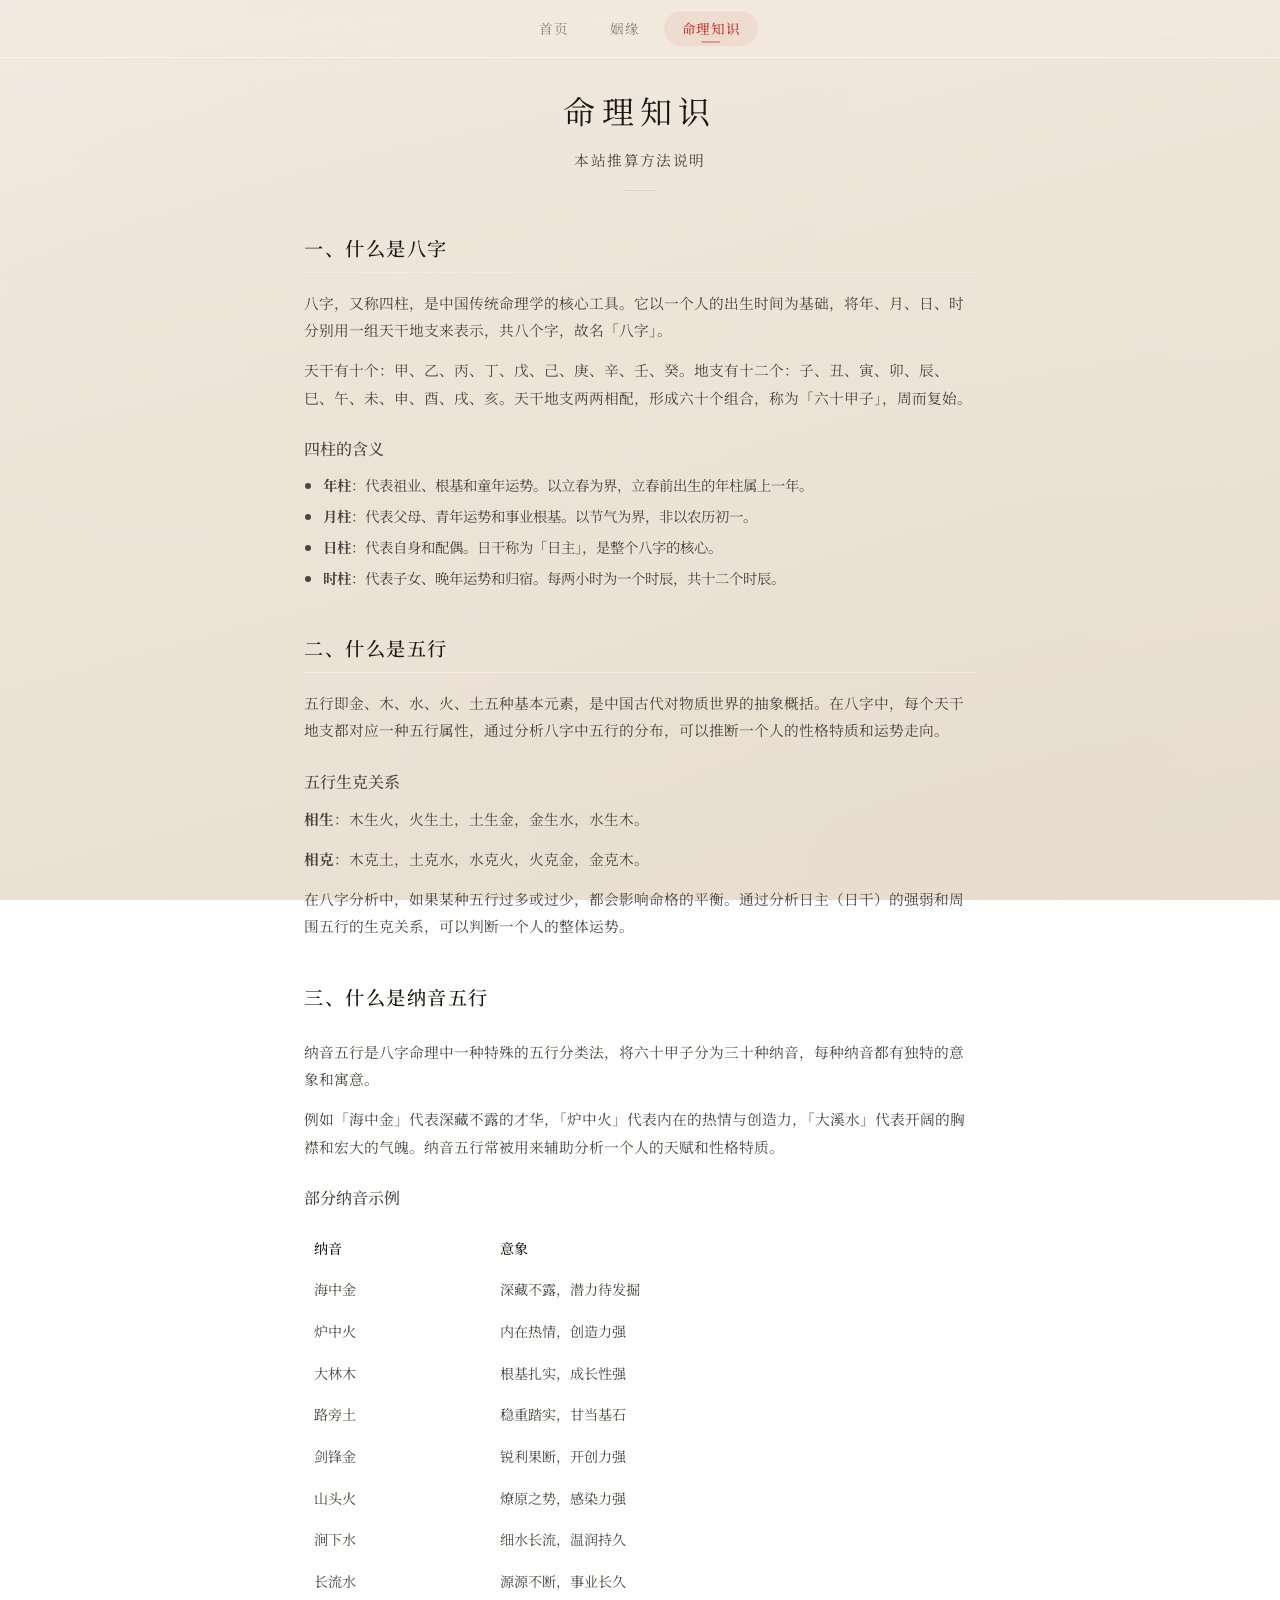
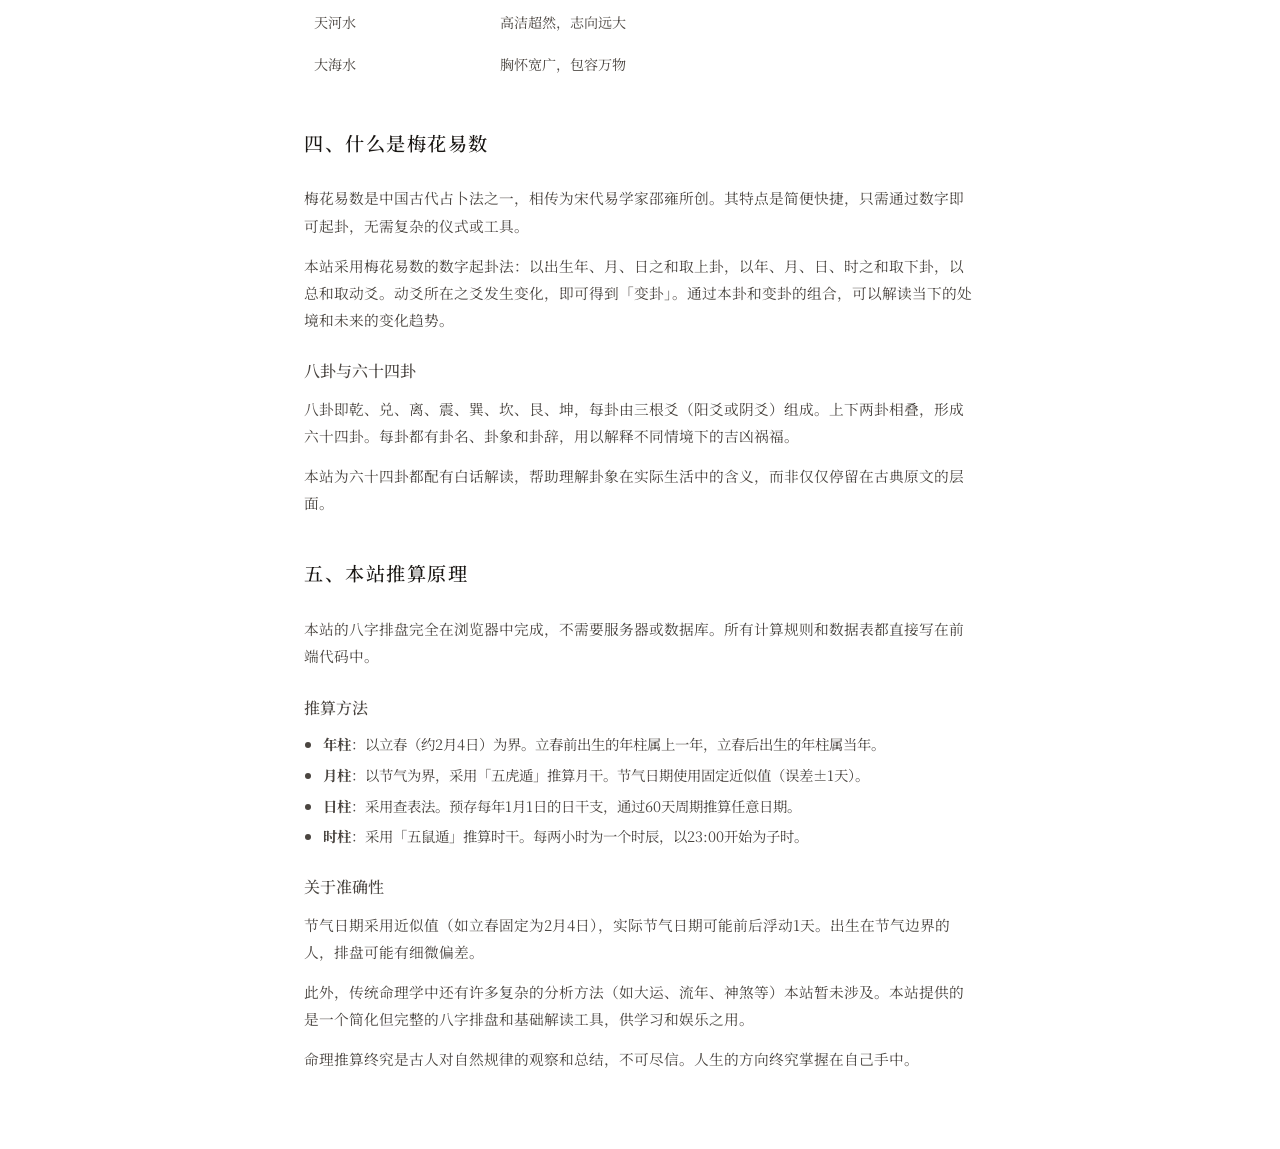
==== commit b80cfe29: "新增姻缘推算页面 - 新增 marriage.html 姻缘页面，双人表单输入 - 新增 matching.js 合婚引擎：四维度加权打分   · 生肖/年柱 (25分)：六合/三合/六冲/六害 + " ====
--- a/knowledge.html
+++ b/knowledge.html
@@ -62,6 +62,7 @@
 
 <nav class="top-nav">
   <a href="index.html">首页</a>
+  <a href="marriage.html">姻缘</a>
   <a href="knowledge.html" class="active">命理知识</a>
 </nav>
 
--- a/css/style.css
+++ b/css/style.css
@@ -1,38 +1,35 @@
 :root {
-  --paper: #f0e8dc;
-  --paper-deep: #e5dac8;
+  --paper: #f5f0e8;
+  --paper-warm: #ede4d8;
   --ink: #1a1714;
   --ink-soft: #4a4540;
   --ink-light: #8a8278;
   --vermilion: #c23a2b;
   --gold: #b8943e;
   --border: #e5ded4;
-  --border-soft: rgba(255,255,255,0.35);
-  --glass-bg: rgba(255,255,255,0.35);
-  --glass-bg-hover: rgba(255,255,255,0.5);
-  --glass-bg-focus: rgba(255,255,255,0.65);
-  --glass-border: rgba(255,255,255,0.45);
-  --glass-border-focus: rgba(255,255,255,0.7);
-  --shadow-sm: 0 2px 8px rgba(26,23,20,0.06);
-  --shadow: 0 8px 32px rgba(26,23,20,0.1);
+  --shadow-sm: 0 2px 8px rgba(26,23,20,0.04);
+  --shadow: 0 8px 32px rgba(26,23,20,0.06);
+  --glass-bg: rgba(255,255,255,0.45);
+  --glass-bg-hover: rgba(255,255,255,0.6);
+  --glass-bg-focus: rgba(255,255,255,0.75);
+  --glass-border: rgba(255,255,255,0.5);
+  --glass-border-focus: rgba(255,255,255,0.75);
 }
 
 * { margin: 0; padding: 0; box-sizing: border-box; }
 
-html {
-  scroll-behavior: smooth;
-}
+html { scroll-behavior: smooth; }
 
 body {
   font-family: "Noto Serif SC", "Source Han Serif SC", "Songti SC", "SimSun", "STSong", serif;
   color: var(--ink);
   line-height: 1.75;
   min-height: 100vh;
-  /* 分层暖色渐变背景 —— 毛玻璃效果的必要条件 */
+  /* 极浅暖色背景 —— 毛玻璃需要背景层次 */
   background:
-    radial-gradient(ellipse at 20% 0%, rgba(194,58,43,0.04) 0%, transparent 50%),
-    radial-gradient(ellipse at 80% 100%, rgba(184,148,62,0.05) 0%, transparent 50%),
-    linear-gradient(165deg, #e8ddd0 0%, #ddd0c0 35%, #d4c6b4 70%, #c9b9a6 100%);
+    radial-gradient(ellipse at 20% 0%, rgba(194,58,43,0.015) 0%, transparent 50%),
+    radial-gradient(ellipse at 80% 100%, rgba(184,148,62,0.02) 0%, transparent 50%),
+    linear-gradient(165deg, #f3ece2 0%, #ede4d8 40%, #e8ddd0 100%);
   background-attachment: fixed;
 }
 
@@ -44,16 +41,15 @@
   display: flex;
   justify-content: center;
   gap: 0.4rem;
-  padding: 0.8rem 1rem;
-  margin-bottom: 0.5rem;
-  backdrop-filter: blur(16px) saturate(1.1);
-  -webkit-backdrop-filter: blur(16px) saturate(1.1);
-  background: rgba(240,232,220,0.6);
-  border-bottom: 1px solid rgba(255,255,255,0.25);
+  padding: 0.7rem 1rem;
+  backdrop-filter: blur(20px) saturate(1.1);
+  -webkit-backdrop-filter: blur(20px) saturate(1.1);
+  background: rgba(243,236,226,0.35);
+  border-bottom: 1px solid rgba(255,255,255,0.4);
 }
 
 .top-nav a {
-  padding: 0.4rem 1.2rem;
+  padding: 0.35rem 1.1rem;
   font-size: 0.85rem;
   color: var(--ink-light);
   text-decoration: none;
@@ -65,26 +61,26 @@
 
 .top-nav a:hover {
   color: var(--vermilion);
-  background: rgba(194,58,43,0.06);
+  background: rgba(194,58,43,0.05);
 }
 
 .top-nav a.active {
   color: var(--vermilion);
-  background: rgba(194,58,43,0.08);
+  background: rgba(194,58,43,0.07);
   font-weight: 500;
 }
 
 .top-nav a.active::after {
   content: '';
   position: absolute;
-  bottom: 2px;
+  bottom: 3px;
   left: 50%;
   transform: translateX(-50%);
   width: 1.2rem;
   height: 2px;
   background: var(--vermilion);
   border-radius: 1px;
-  opacity: 0.5;
+  opacity: 0.4;
 }
 
 /* ===== Layout ===== */
@@ -120,7 +116,7 @@
   display: block;
   width: 2rem;
   height: 1px;
-  background: rgba(138,130,120,0.3);
+  background: rgba(138,130,120,0.2);
   margin: 1rem auto 0;
 }
 
@@ -128,10 +124,9 @@
 .form-section {
   padding: 2rem 2rem 1.8rem;
   margin-bottom: 2.5rem;
-  /* 真正的毛玻璃 */
   background: var(--glass-bg);
-  backdrop-filter: blur(20px) saturate(1.15);
-  -webkit-backdrop-filter: blur(20px) saturate(1.15);
+  backdrop-filter: blur(24px) saturate(1.2);
+  -webkit-backdrop-filter: blur(24px) saturate(1.2);
   border: 1px solid var(--glass-border);
   border-radius: 16px;
   box-shadow: var(--shadow);
@@ -144,6 +139,7 @@
 }
 
 .form-row {
+  position: relative;
   margin-bottom: 1.3rem;
 }
 
@@ -156,48 +152,120 @@
   letter-spacing: 0.04em;
 }
 
-/* Select —— 毛玻璃下拉 */
-.form-row select {
+/* ===== Custom Select ===== */
+.custom-select {
+  position: relative;
+  width: 100%;
+}
+
+.custom-select-trigger {
   width: 100%;
   padding: 0.75rem 2.4rem 0.75rem 1rem;
   font-size: 0.95rem;
   font-family: inherit;
   color: var(--ink);
   cursor: pointer;
-  appearance: none;
-  -webkit-appearance: none;
-  /* 毛玻璃核心 */
+  user-select: none;
   background: var(--glass-bg);
-  background-image: url("data:image/svg+xml;charset=utf-8,%3Csvg xmlns='http://www.w3.org/2000/svg' width='12' height='8' viewBox='0 0 12 8'%3E%3Cpath d='M1 1.5l5 5 5-5' fill='none' stroke='%238a8278' stroke-width='1.5' stroke-linecap='round' stroke-linejoin='round'/%3E%3C/svg%3E");
-  background-repeat: no-repeat;
-  background-position: right 0.9rem center;
   backdrop-filter: blur(12px) saturate(1.1);
   -webkit-backdrop-filter: blur(12px) saturate(1.1);
   border: 1px solid var(--glass-border);
   border-radius: 12px;
-  transition: all 0.3s cubic-bezier(0.16, 1, 0.3, 1);
+  transition: all 0.25s cubic-bezier(0.16, 1, 0.3, 1);
   box-shadow: inset 0 1px 2px rgba(255,255,255,0.3), 0 1px 2px rgba(0,0,0,0.02);
-}
-
-.form-row select:hover {
-  background-color: var(--glass-bg-hover);
+  position: relative;
+}
+
+.custom-select-trigger::after {
+  content: '';
+  position: absolute;
+  right: 0.9rem;
+  top: 50%;
+  transform: translateY(-50%);
+  width: 12px;
+  height: 8px;
+  background-image: url("data:image/svg+xml;charset=utf-8,%3Csvg xmlns='http://www.w3.org/2000/svg' width='12' height='8' viewBox='0 0 12 8'%3E%3Cpath d='M1 1.5l5 5 5-5' fill='none' stroke='%23a0988a' stroke-width='1.5' stroke-linecap='round' stroke-linejoin='round'/%3E%3C/svg%3E");
+  background-repeat: no-repeat;
+  transition: transform 0.25s cubic-bezier(0.16, 1, 0.3, 1);
+}
+
+.custom-select.open .custom-select-trigger::after {
+  transform: translateY(-50%) rotate(180deg);
+}
+
+.custom-select-trigger:hover {
+  background: var(--glass-bg-hover);
   border-color: var(--glass-border-focus);
   transform: translateY(-1px);
-  box-shadow: inset 0 1px 2px rgba(255,255,255,0.4), 0 4px 12px rgba(0,0,0,0.05);
-}
-
-.form-row select:focus {
-  outline: none;
-  background-color: var(--glass-bg-focus);
-  border-color: rgba(194,58,43,0.25);
-  box-shadow: inset 0 1px 2px rgba(255,255,255,0.5), 0 0 0 4px rgba(194,58,43,0.06), 0 4px 16px rgba(0,0,0,0.06);
-}
-
-/* select 选项样式 */
-.form-row select option {
-  background: #f5f0e8;
-  color: var(--ink);
-  padding: 0.5rem;
+  box-shadow: inset 0 1px 2px rgba(255,255,255,0.4), 0 4px 12px rgba(0,0,0,0.04);
+}
+
+.custom-select.open .custom-select-trigger {
+  background: var(--glass-bg-focus);
+  border-color: rgba(194,58,43,0.2);
+  box-shadow: inset 0 1px 2px rgba(255,255,255,0.5), 0 0 0 3px rgba(194,58,43,0.05), 0 4px 16px rgba(0,0,0,0.05);
+  border-radius: 12px 12px 0 0;
+}
+
+.custom-select-options {
+  position: absolute;
+  top: calc(100% - 1px);
+  left: 0;
+  right: 0;
+  max-height: 280px;
+  overflow-y: auto;
+  z-index: 50;
+  opacity: 0;
+  transform: translateY(-6px) scale(0.97);
+  pointer-events: none;
+  transition: all 0.25s cubic-bezier(0.16, 1, 0.3, 1);
+  background: rgba(255,255,255,0.85);
+  backdrop-filter: blur(24px) saturate(1.2);
+  -webkit-backdrop-filter: blur(24px) saturate(1.2);
+  border: 1px solid var(--glass-border);
+  border-top: none;
+  border-radius: 0 0 12px 12px;
+  box-shadow: 0 12px 40px rgba(26,23,20,0.1);
+  padding: 0.3rem 0;
+}
+
+.custom-select.open .custom-select-options {
+  opacity: 1;
+  transform: translateY(0) scale(1);
+  pointer-events: auto;
+}
+
+.custom-select-option {
+  padding: 0.55rem 1rem;
+  font-size: 0.92rem;
+  color: var(--ink-soft);
+  cursor: pointer;
+  transition: all 0.15s;
+  border-radius: 6px;
+  margin: 0 0.3rem;
+}
+
+.custom-select-option:hover {
+  background: rgba(194,58,43,0.06);
+  color: var(--vermilion);
+}
+
+.custom-select-option.selected {
+  color: var(--vermilion);
+  font-weight: 500;
+  background: rgba(194,58,43,0.04);
+}
+
+/* 隐藏原生 select */
+.native-select {
+  position: absolute;
+  top: 0;
+  left: 0;
+  width: 100%;
+  height: 100%;
+  opacity: 0;
+  pointer-events: none;
+  z-index: -1;
 }
 
 .form-note {
@@ -221,7 +289,7 @@
   cursor: pointer;
   letter-spacing: 0.1em;
   transition: all 0.3s cubic-bezier(0.16, 1, 0.3, 1);
-  box-shadow: 0 2px 8px rgba(194,58,43,0.2);
+  box-shadow: 0 2px 8px rgba(194,58,43,0.15);
   position: relative;
   overflow: hidden;
 }
@@ -231,14 +299,14 @@
   position: absolute;
   top: 0; left: -100%;
   width: 100%; height: 100%;
-  background: linear-gradient(90deg, transparent, rgba(255,255,255,0.15), transparent);
+  background: linear-gradient(90deg, transparent, rgba(255,255,255,0.12), transparent);
   transition: left 0.5s;
 }
 
 #submitBtn:hover {
   background: #a83225;
   transform: translateY(-2px);
-  box-shadow: 0 6px 20px rgba(194,58,43,0.25);
+  box-shadow: 0 6px 20px rgba(194,58,43,0.2);
 }
 
 #submitBtn:hover::before {
@@ -247,7 +315,7 @@
 
 #submitBtn:active {
   transform: translateY(0);
-  box-shadow: 0 2px 8px rgba(194,58,43,0.2);
+  box-shadow: 0 2px 8px rgba(194,58,43,0.15);
 }
 
 /* ===== Results ===== */
@@ -263,10 +331,10 @@
 .hidden { display: none !important; }
 
 .result-block {
-  background: rgba(255,255,255,0.55);
-  backdrop-filter: blur(16px) saturate(1.1);
-  -webkit-backdrop-filter: blur(16px) saturate(1.1);
-  border: 1px solid rgba(255,255,255,0.4);
+  background: rgba(255,255,255,0.5);
+  backdrop-filter: blur(20px) saturate(1.1);
+  -webkit-backdrop-filter: blur(20px) saturate(1.1);
+  border: 1px solid rgba(255,255,255,0.45);
   border-radius: 14px;
   padding: 1.8rem 2rem;
   margin-bottom: 1.2rem;
@@ -293,7 +361,7 @@
   color: var(--ink-light);
   margin-bottom: 1.2rem;
   padding-bottom: 0.6rem;
-  border-bottom: 1px solid rgba(255,255,255,0.3);
+  border-bottom: 1px solid rgba(255,255,255,0.35);
   letter-spacing: 0.08em;
 }
 
@@ -357,7 +425,7 @@
 .wuxing-row .bar-bg {
   flex: 1;
   height: 1.2rem;
-  background: rgba(255,255,255,0.5);
+  background: rgba(255,255,255,0.45);
   border-radius: 2px;
   overflow: hidden;
 }
@@ -448,7 +516,7 @@
 .gua-reading {
   margin-top: 1rem;
   padding: 1.2rem 1rem;
-  background: rgba(255,255,255,0.45);
+  background: rgba(255,255,255,0.4);
   backdrop-filter: blur(8px);
   -webkit-backdrop-filter: blur(8px);
   border-radius: 10px;
@@ -564,6 +632,115 @@
   color: var(--ink-light);
   margin-top: 2rem;
   opacity: 0.6;
+}
+
+/* ===== Marriage ===== */
+.persons-form {
+  display: grid;
+  grid-template-columns: 1fr 1fr;
+  gap: 2rem;
+  margin-bottom: 1rem;
+}
+
+.person-form h3 {
+  font-size: 0.95rem;
+  font-weight: 500;
+  color: var(--ink);
+  text-align: center;
+  margin-bottom: 1.2rem;
+  letter-spacing: 0.08em;
+}
+
+.person-form h3::after {
+  content: '';
+  display: block;
+  width: 1.5rem;
+  height: 1px;
+  background: var(--vermilion);
+  margin: 0.5rem auto 0;
+  opacity: 0.3;
+}
+
+.pillars-dual {
+  display: grid;
+  grid-template-columns: 1fr 1fr;
+  gap: 0.8rem;
+}
+
+.pillars-dual .pillar-row {
+  display: flex;
+  flex-direction: column;
+  gap: 0.3rem;
+}
+
+.score-badge {
+  text-align: center;
+  padding: 1rem;
+}
+
+.score-circle {
+  display: inline-flex;
+  align-items: center;
+  justify-content: center;
+  width: 5rem;
+  height: 5rem;
+  border-radius: 50%;
+  background: rgba(194,58,43,0.06);
+  border: 2px solid var(--vermilion);
+  margin-bottom: 0.5rem;
+}
+
+.score-circle .grade {
+  font-size: 1.3rem;
+  font-weight: 500;
+  color: var(--vermilion);
+  letter-spacing: 0.1em;
+}
+
+.score-summary {
+  font-size: 0.9rem;
+  color: var(--ink-soft);
+  line-height: 1.75;
+  max-width: 32em;
+  margin: 0 auto;
+}
+
+.detail-item {
+  margin-bottom: 1.2rem;
+}
+
+.detail-item:last-child {
+  margin-bottom: 0;
+}
+
+.detail-header {
+  display: flex;
+  align-items: baseline;
+  gap: 0.6rem;
+  margin-bottom: 0.4rem;
+}
+
+.detail-header .detail-label {
+  font-size: 0.85rem;
+  color: var(--ink-light);
+  letter-spacing: 0.04em;
+}
+
+.detail-header .detail-score {
+  font-size: 0.92rem;
+  font-weight: 500;
+  color: var(--vermilion);
+}
+
+.detail-text {
+  font-size: 0.88rem;
+  color: var(--ink-soft);
+  line-height: 1.7;
+}
+
+@media (max-width: 600px) {
+  .persons-form { grid-template-columns: 1fr; gap: 0.5rem; }
+  .pillars-dual { grid-template-columns: 1fr; }
 }
 
 /* ===== Responsive ===== */
@@ -578,4 +755,5 @@
   .nayin-list { grid-template-columns: 1fr; }
   .gua-main-symbol { font-size: 2.8rem; }
   header h1 { font-size: 1.6rem; }
-}
+  .custom-select-options { max-height: 220px; }
+}
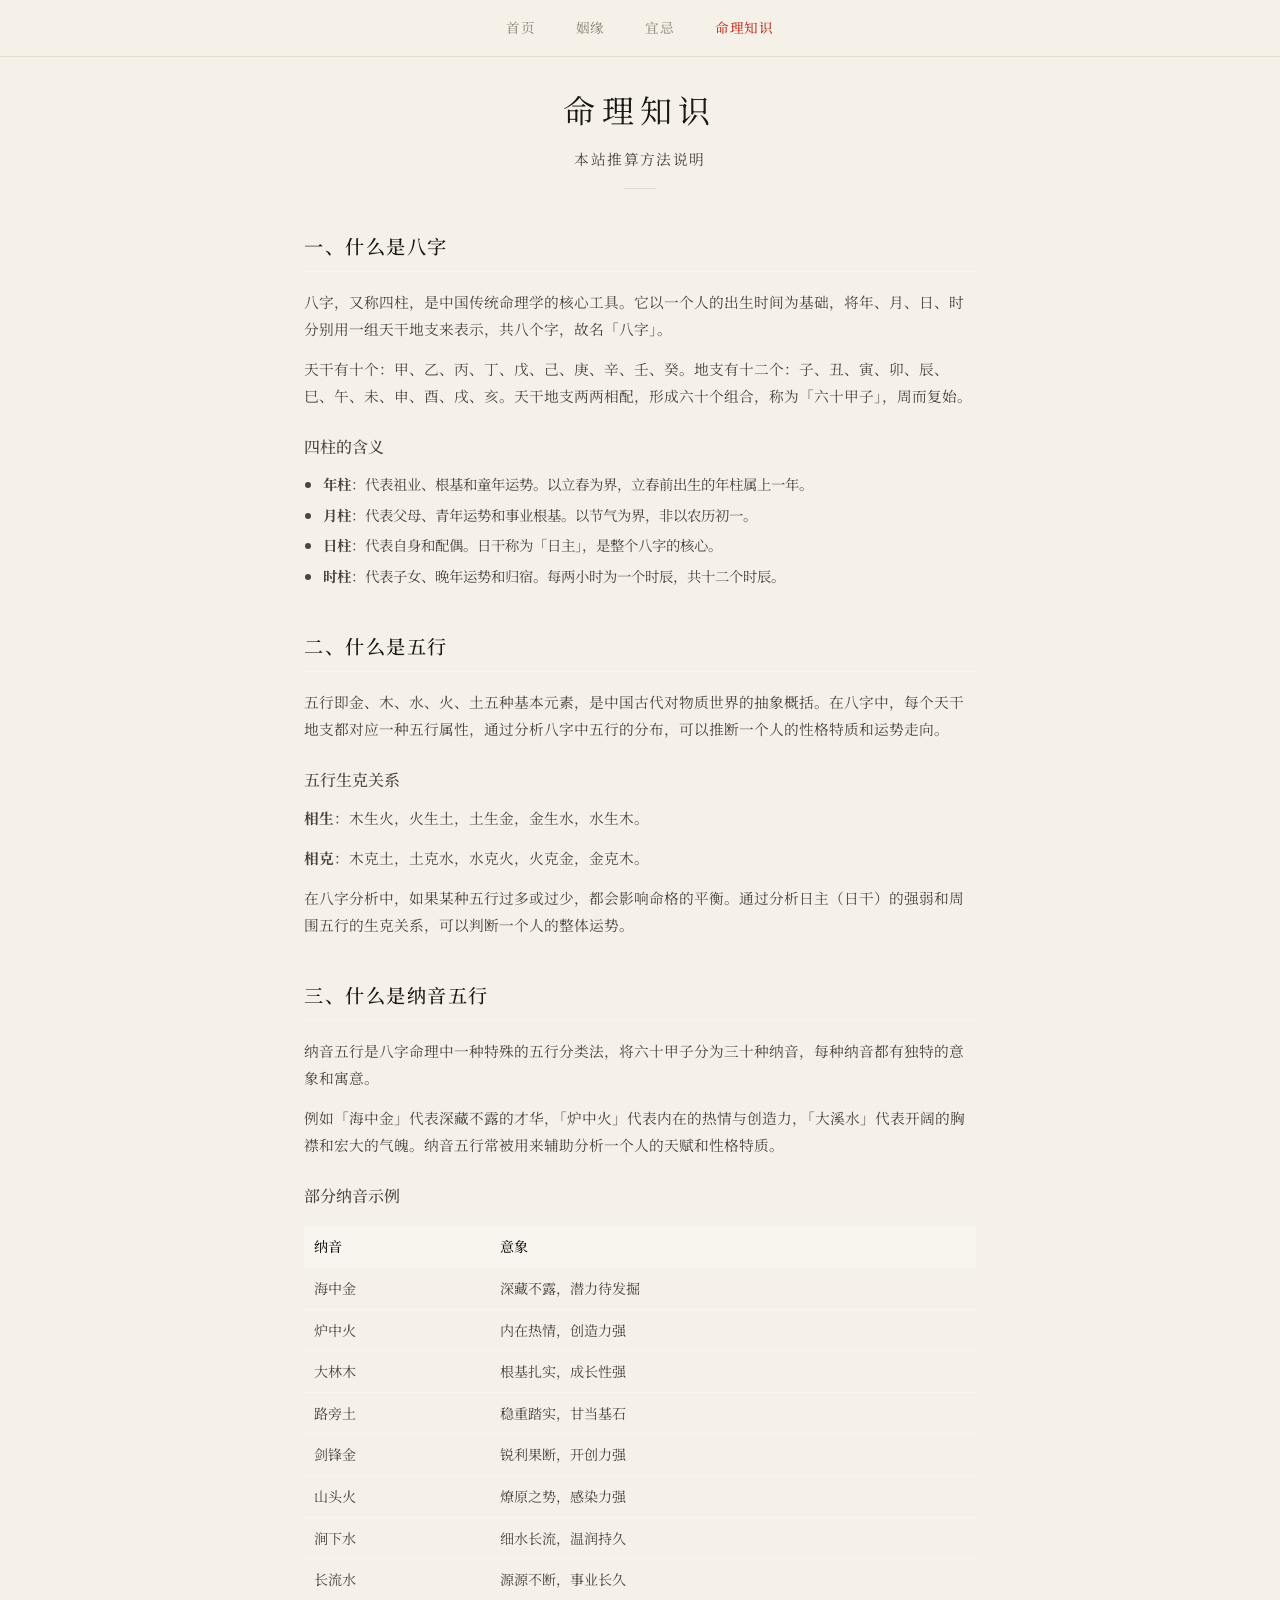
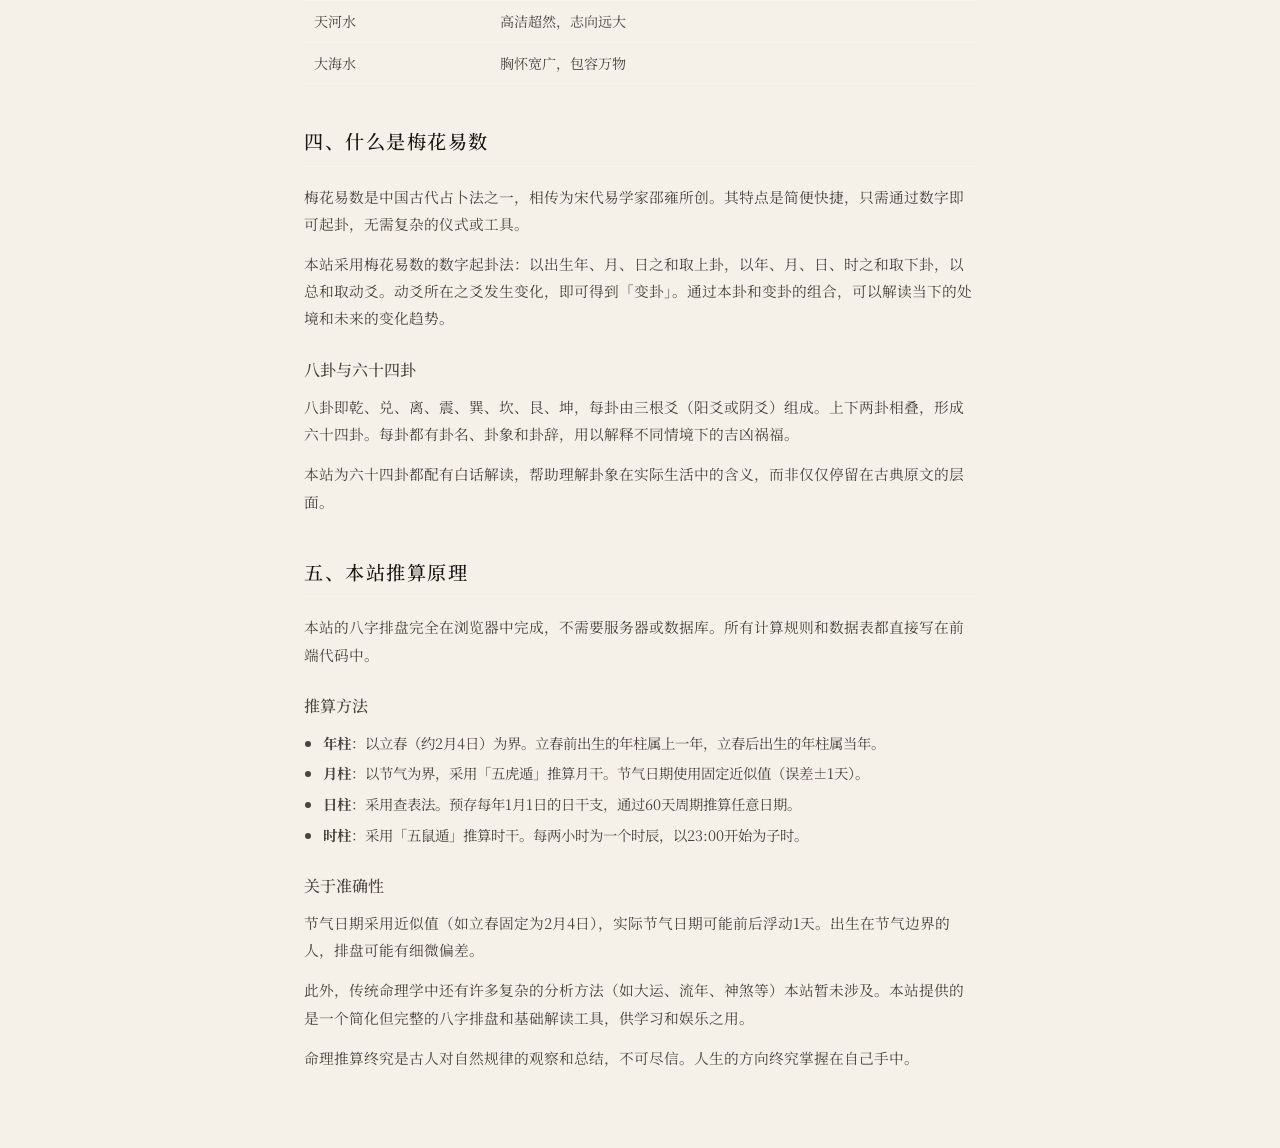
==== commit 5fa7e9cc: "新增今日宜忌页面 - 新增 daily.html：展示今日干支、建除十二神、宜忌、纳音解读 - 新增 daily.js：每日宜忌推算引擎，按月支日支计算建除 - 新增 daily-app.js：日期选" ====
--- a/knowledge.html
+++ b/knowledge.html
@@ -63,6 +63,7 @@
 <nav class="top-nav">
   <a href="index.html">首页</a>
   <a href="marriage.html">姻缘</a>
+  <a href="daily.html">宜忌</a>
   <a href="knowledge.html" class="active">命理知识</a>
 </nav>
 
--- a/css/style.css
+++ b/css/style.css
@@ -25,12 +25,7 @@
   color: var(--ink);
   line-height: 1.75;
   min-height: 100vh;
-  /* 极浅暖色背景 —— 毛玻璃需要背景层次 */
-  background:
-    radial-gradient(ellipse at 20% 0%, rgba(194,58,43,0.015) 0%, transparent 50%),
-    radial-gradient(ellipse at 80% 100%, rgba(184,148,62,0.02) 0%, transparent 50%),
-    linear-gradient(165deg, #f3ece2 0%, #ede4d8 40%, #e8ddd0 100%);
-  background-attachment: fixed;
+  background: var(--paper);
 }
 
 /* ===== Top Nav ===== */
@@ -40,47 +35,29 @@
   z-index: 100;
   display: flex;
   justify-content: center;
-  gap: 0.4rem;
-  padding: 0.7rem 1rem;
-  backdrop-filter: blur(20px) saturate(1.1);
-  -webkit-backdrop-filter: blur(20px) saturate(1.1);
-  background: rgba(243,236,226,0.35);
-  border-bottom: 1px solid rgba(255,255,255,0.4);
+  gap: 0.5rem;
+  padding: 0.7rem 1.5rem;
+  background: var(--paper);
+  border-bottom: 1px solid var(--border);
 }
 
 .top-nav a {
-  padding: 0.35rem 1.1rem;
+  padding: 0.3rem 1rem;
   font-size: 0.85rem;
   color: var(--ink-light);
   text-decoration: none;
-  border-radius: 20px;
+  border-radius: 6px;
   letter-spacing: 0.06em;
-  transition: all 0.25s cubic-bezier(0.16, 1, 0.3, 1);
-  position: relative;
+  transition: all 0.2s;
 }
 
 .top-nav a:hover {
   color: var(--vermilion);
-  background: rgba(194,58,43,0.05);
 }
 
 .top-nav a.active {
   color: var(--vermilion);
-  background: rgba(194,58,43,0.07);
-  font-weight: 500;
-}
-
-.top-nav a.active::after {
-  content: '';
-  position: absolute;
-  bottom: 3px;
-  left: 50%;
-  transform: translateX(-50%);
-  width: 1.2rem;
-  height: 2px;
-  background: var(--vermilion);
-  border-radius: 1px;
-  opacity: 0.4;
+  font-weight: 500;
 }
 
 /* ===== Layout ===== */
@@ -128,7 +105,7 @@
   backdrop-filter: blur(24px) saturate(1.2);
   -webkit-backdrop-filter: blur(24px) saturate(1.2);
   border: 1px solid var(--glass-border);
-  border-radius: 16px;
+  border-radius: 24px;
   box-shadow: var(--shadow);
   animation: cardFloat 0.8s cubic-bezier(0.16, 1, 0.3, 1) both;
 }
@@ -170,7 +147,7 @@
   backdrop-filter: blur(12px) saturate(1.1);
   -webkit-backdrop-filter: blur(12px) saturate(1.1);
   border: 1px solid var(--glass-border);
-  border-radius: 12px;
+  border-radius: 16px;
   transition: all 0.25s cubic-bezier(0.16, 1, 0.3, 1);
   box-shadow: inset 0 1px 2px rgba(255,255,255,0.3), 0 1px 2px rgba(0,0,0,0.02);
   position: relative;
@@ -204,7 +181,7 @@
   background: var(--glass-bg-focus);
   border-color: rgba(194,58,43,0.2);
   box-shadow: inset 0 1px 2px rgba(255,255,255,0.5), 0 0 0 3px rgba(194,58,43,0.05), 0 4px 16px rgba(0,0,0,0.05);
-  border-radius: 12px 12px 0 0;
+  border-radius: 16px 16px 0 0;
 }
 
 .custom-select-options {
@@ -224,7 +201,7 @@
   -webkit-backdrop-filter: blur(24px) saturate(1.2);
   border: 1px solid var(--glass-border);
   border-top: none;
-  border-radius: 0 0 12px 12px;
+  border-radius: 0 0 16px 16px;
   box-shadow: 0 12px 40px rgba(26,23,20,0.1);
   padding: 0.3rem 0;
 }
@@ -285,7 +262,7 @@
   color: #fff;
   background: var(--vermilion);
   border: none;
-  border-radius: 12px;
+  border-radius: 16px;
   cursor: pointer;
   letter-spacing: 0.1em;
   transition: all 0.3s cubic-bezier(0.16, 1, 0.3, 1);
@@ -335,7 +312,7 @@
   backdrop-filter: blur(20px) saturate(1.1);
   -webkit-backdrop-filter: blur(20px) saturate(1.1);
   border: 1px solid rgba(255,255,255,0.45);
-  border-radius: 14px;
+  border-radius: 20px;
   padding: 1.8rem 2rem;
   margin-bottom: 1.2rem;
   box-shadow: var(--shadow-sm);
@@ -523,6 +500,7 @@
   font-size: 0.92rem;
   color: var(--ink-soft);
   line-height: 1.85;
+  border-radius: 14px;
   border-left: 2px solid var(--vermilion);
 }
 
@@ -608,6 +586,7 @@
   margin-bottom: 0.7rem;
   font-size: 0.88rem;
   line-height: 1.7;
+  border-radius: 14px;
 }
 
 .reading-nayin-item:last-child {
@@ -628,10 +607,59 @@
 /* ===== Footer note ===== */
 .footer-note {
   text-align: center;
-  font-size: 0.78rem;
-  color: var(--ink-light);
+  font-size: 0.92rem;
+  color: var(--ink-soft);
   margin-top: 2rem;
-  opacity: 0.6;
+  opacity: 0.85;
+}
+
+/* ===== Daily ===== */
+#pickDate {
+  width: 100%;
+  padding: 0.75rem 1rem;
+  font-size: 0.95rem;
+  font-family: inherit;
+  color: var(--ink);
+  background: var(--glass-bg);
+  backdrop-filter: blur(12px);
+  -webkit-backdrop-filter: blur(12px);
+  border: 1px solid var(--glass-border);
+  border-radius: 16px;
+  cursor: pointer;
+  transition: all 0.2s;
+}
+
+#pickDate:focus {
+  outline: none;
+  border-color: rgba(194,58,43,0.25);
+  box-shadow: 0 0 0 3px rgba(194,58,43,0.06);
+}
+
+.yi-ji-list {
+  display: flex;
+  flex-wrap: wrap;
+  gap: 0.5rem;
+  justify-content: center;
+}
+
+.yi-tag {
+  display: inline-block;
+  padding: 0.4rem 1rem;
+  font-size: 0.88rem;
+  color: #3d7a3d;
+  background: rgba(61,122,61,0.06);
+  border-radius: 20px;
+  letter-spacing: 0.04em;
+}
+
+.ji-tag {
+  display: inline-block;
+  padding: 0.4rem 1rem;
+  font-size: 0.88rem;
+  color: var(--ink-light);
+  background: rgba(138,130,120,0.06);
+  border-radius: 20px;
+  letter-spacing: 0.04em;
 }
 
 /* ===== Marriage ===== */
@@ -748,12 +776,17 @@
   .top-nav { padding: 0.6rem 0.5rem; gap: 0.2rem; }
   .top-nav a { padding: 0.35rem 0.9rem; font-size: 0.8rem; }
   .container { padding: 0.5rem 1rem 3rem; }
-  .form-section { padding: 1.5rem 1.2rem 1.3rem; border-radius: 14px; }
-  .result-block { padding: 1.3rem 1.2rem; border-radius: 12px; }
+  .form-section { padding: 1.5rem 1.2rem 1.3rem; border-radius: 32px; }
+  .result-block { padding: 1.3rem 1.2rem; border-radius: 26px; }
+  .custom-select-trigger { border-radius: 20px; }
+  .custom-select-options { max-height: 220px; border-radius: 0 0 20px 20px; }
+  .custom-select.open .custom-select-trigger { border-radius: 20px 20px 0 0; }
+  #submitBtn { border-radius: 20px; }
   .pillars { grid-template-columns: repeat(2, 1fr); }
   .pillar-gan, .pillar-zhi { font-size: 2.2rem; }
   .nayin-list { grid-template-columns: 1fr; }
   .gua-main-symbol { font-size: 2.8rem; }
+  .gua-reading { border-radius: 20px; }
+  .reading-nayin { border-radius: 20px; }
   header h1 { font-size: 1.6rem; }
-  .custom-select-options { max-height: 220px; }
-}
+}
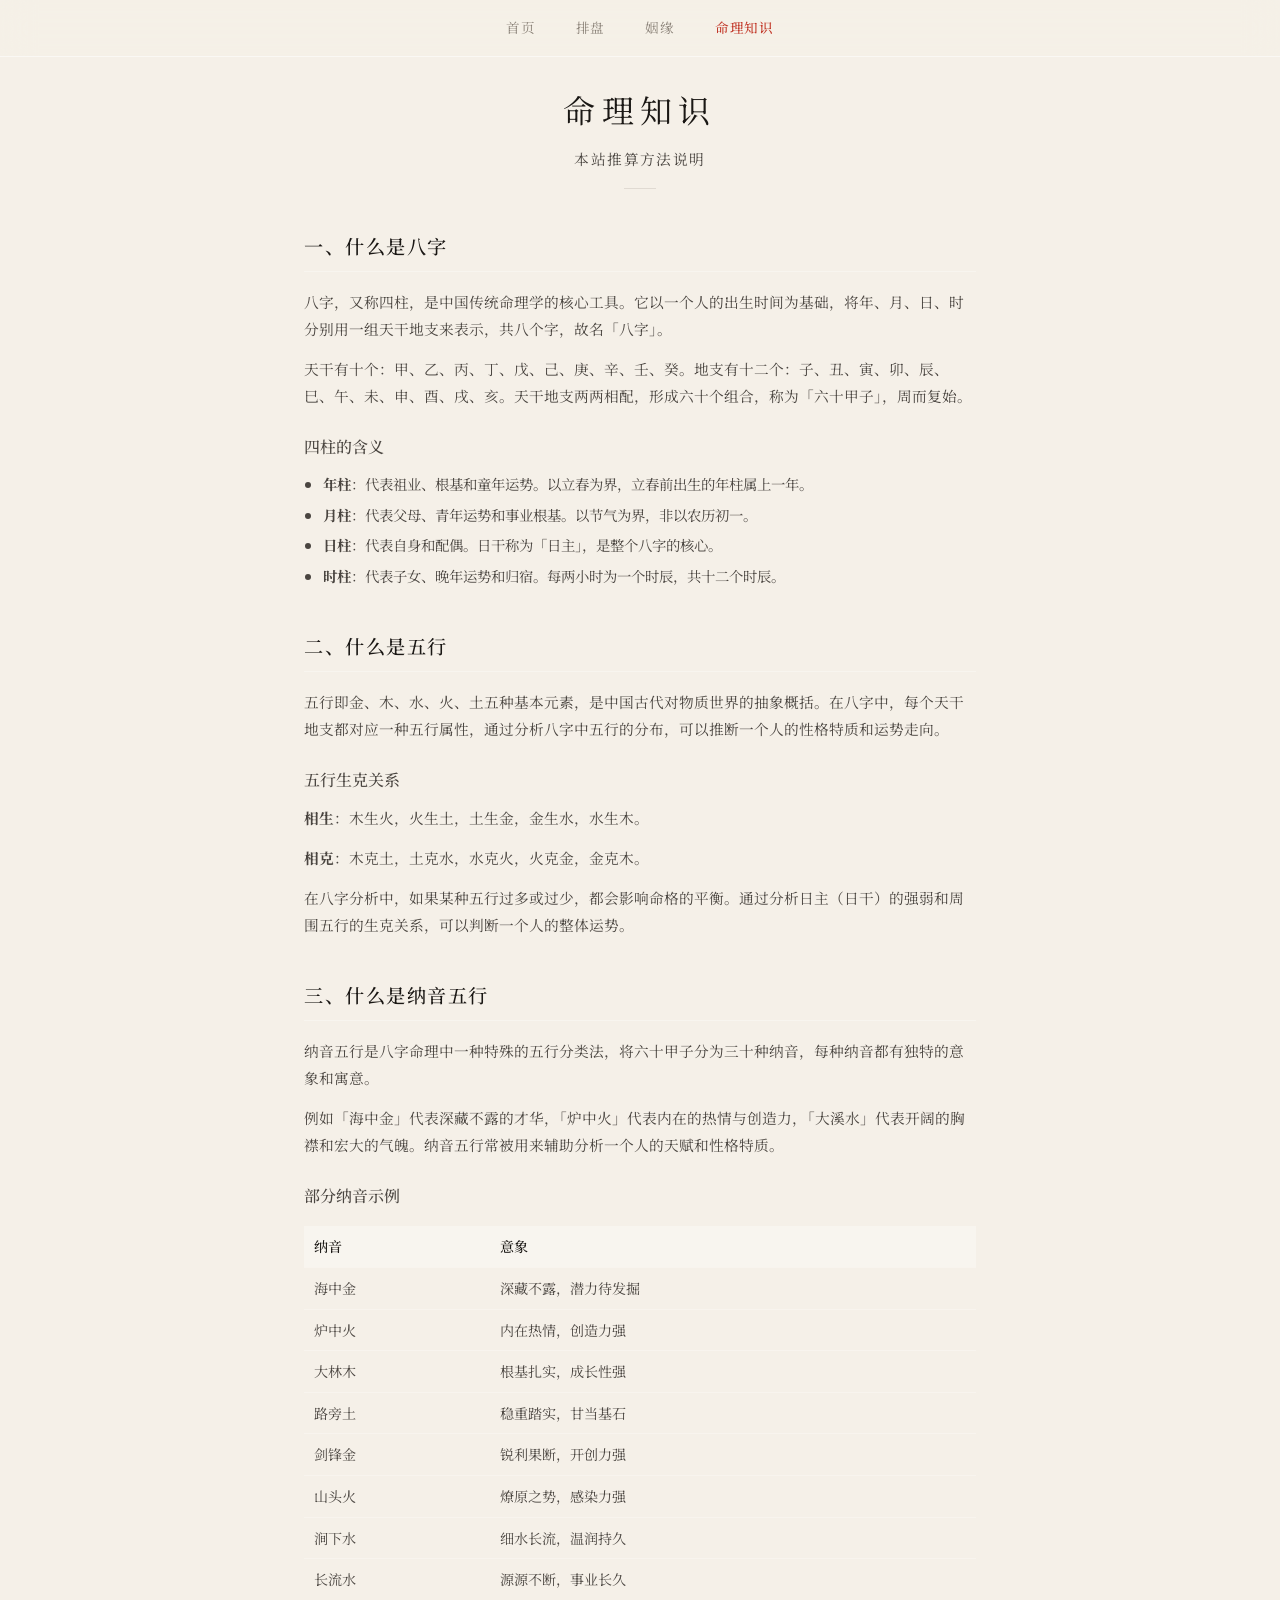
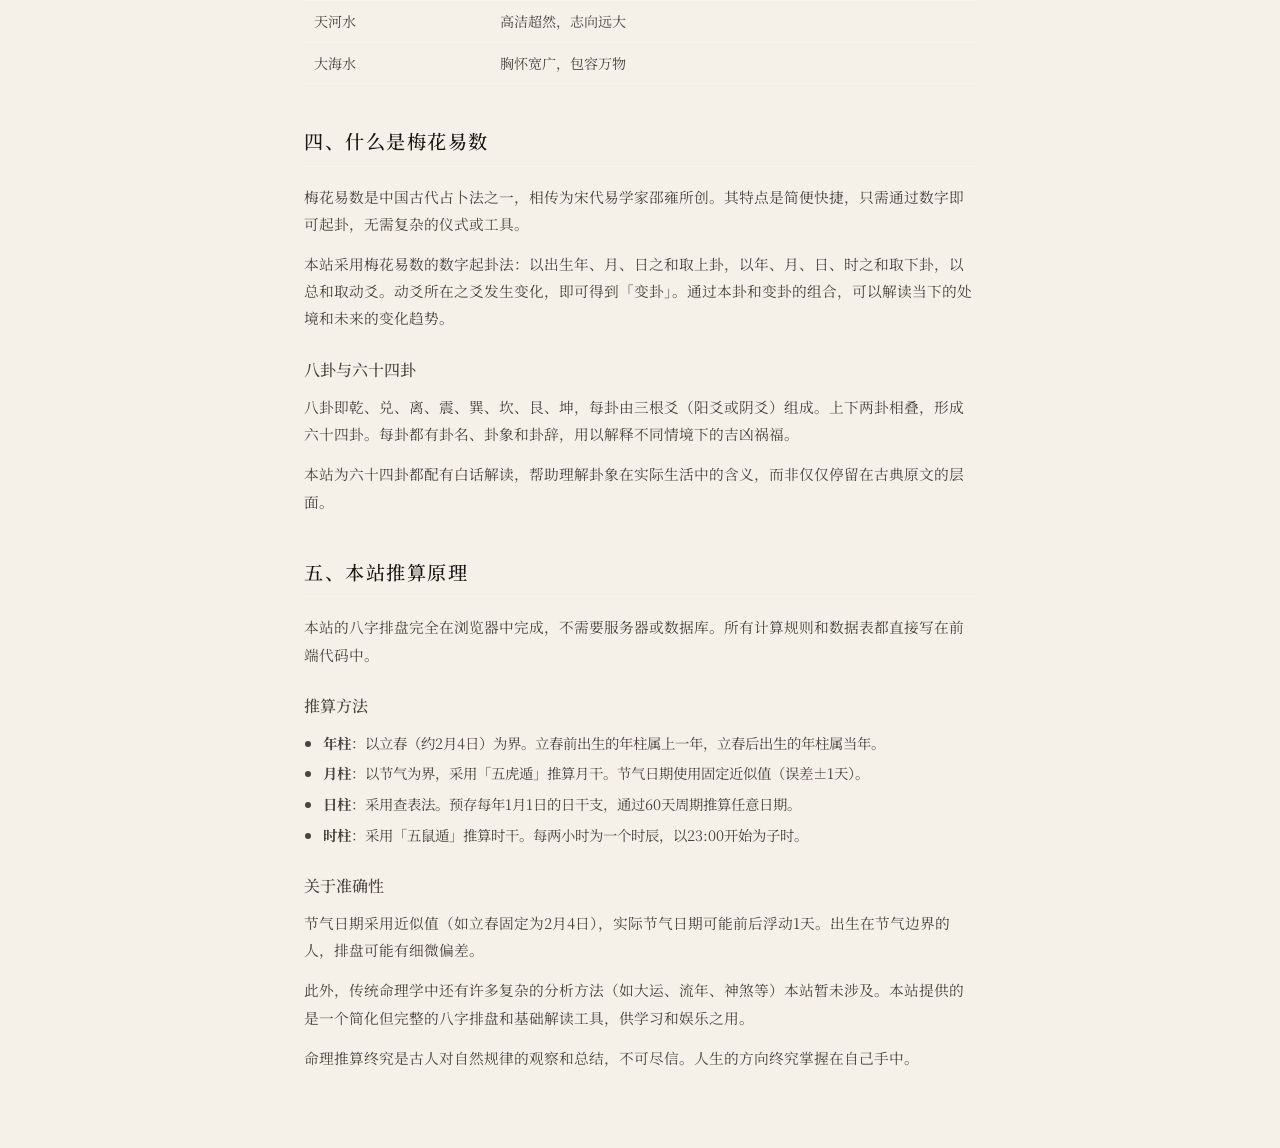
==== commit 20653697: "宜忌页改为首页，导航栏和下拉框恢复毛玻璃 - index.html 改为今日宜忌页（原 daily.html） - 八字排盘页移至 bazi.html - 导航栏恢复毛玻璃：blur(16px) + " ====
--- a/knowledge.html
+++ b/knowledge.html
@@ -62,8 +62,8 @@
 
 <nav class="top-nav">
   <a href="index.html">首页</a>
+  <a href="bazi.html">排盘</a>
   <a href="marriage.html">姻缘</a>
-  <a href="daily.html">宜忌</a>
   <a href="knowledge.html" class="active">命理知识</a>
 </nav>
 
--- a/css/style.css
+++ b/css/style.css
@@ -37,8 +37,10 @@
   justify-content: center;
   gap: 0.5rem;
   padding: 0.7rem 1.5rem;
-  background: var(--paper);
-  border-bottom: 1px solid var(--border);
+  background: rgba(245,240,232,0.55);
+  backdrop-filter: blur(16px) saturate(1.2);
+  -webkit-backdrop-filter: blur(16px) saturate(1.2);
+  border-bottom: 1px solid rgba(255,255,255,0.5);
 }
 
 .top-nav a {
@@ -614,25 +616,42 @@
 }
 
 /* ===== Daily ===== */
-#pickDate {
+.custom-date {
+  position: relative;
+}
+
+.custom-date-trigger {
   width: 100%;
-  padding: 0.75rem 1rem;
+  padding: 0.75rem 2.4rem 0.75rem 1rem;
   font-size: 0.95rem;
   font-family: inherit;
   color: var(--ink);
+  cursor: pointer;
   background: var(--glass-bg);
-  backdrop-filter: blur(12px);
-  -webkit-backdrop-filter: blur(12px);
+  backdrop-filter: blur(12px) saturate(1.1);
+  -webkit-backdrop-filter: blur(12px) saturate(1.1);
   border: 1px solid var(--glass-border);
   border-radius: 16px;
+  transition: all 0.25s cubic-bezier(0.16, 1, 0.3, 1);
+  box-shadow: inset 0 1px 2px rgba(255,255,255,0.3), 0 1px 2px rgba(0,0,0,0.02);
+}
+
+.custom-date-trigger:hover {
+  background: var(--glass-bg-hover);
+  border-color: var(--glass-border-focus);
+  transform: translateY(-1px);
+  box-shadow: inset 0 1px 2px rgba(255,255,255,0.4), 0 4px 12px rgba(0,0,0,0.04);
+}
+
+.native-date {
+  position: absolute;
+  top: 0;
+  left: 0;
+  width: 100%;
+  height: 100%;
+  opacity: 0;
   cursor: pointer;
-  transition: all 0.2s;
-}
-
-#pickDate:focus {
-  outline: none;
-  border-color: rgba(194,58,43,0.25);
-  box-shadow: 0 0 0 3px rgba(194,58,43,0.06);
+  z-index: 1;
 }
 
 .yi-ji-list {
